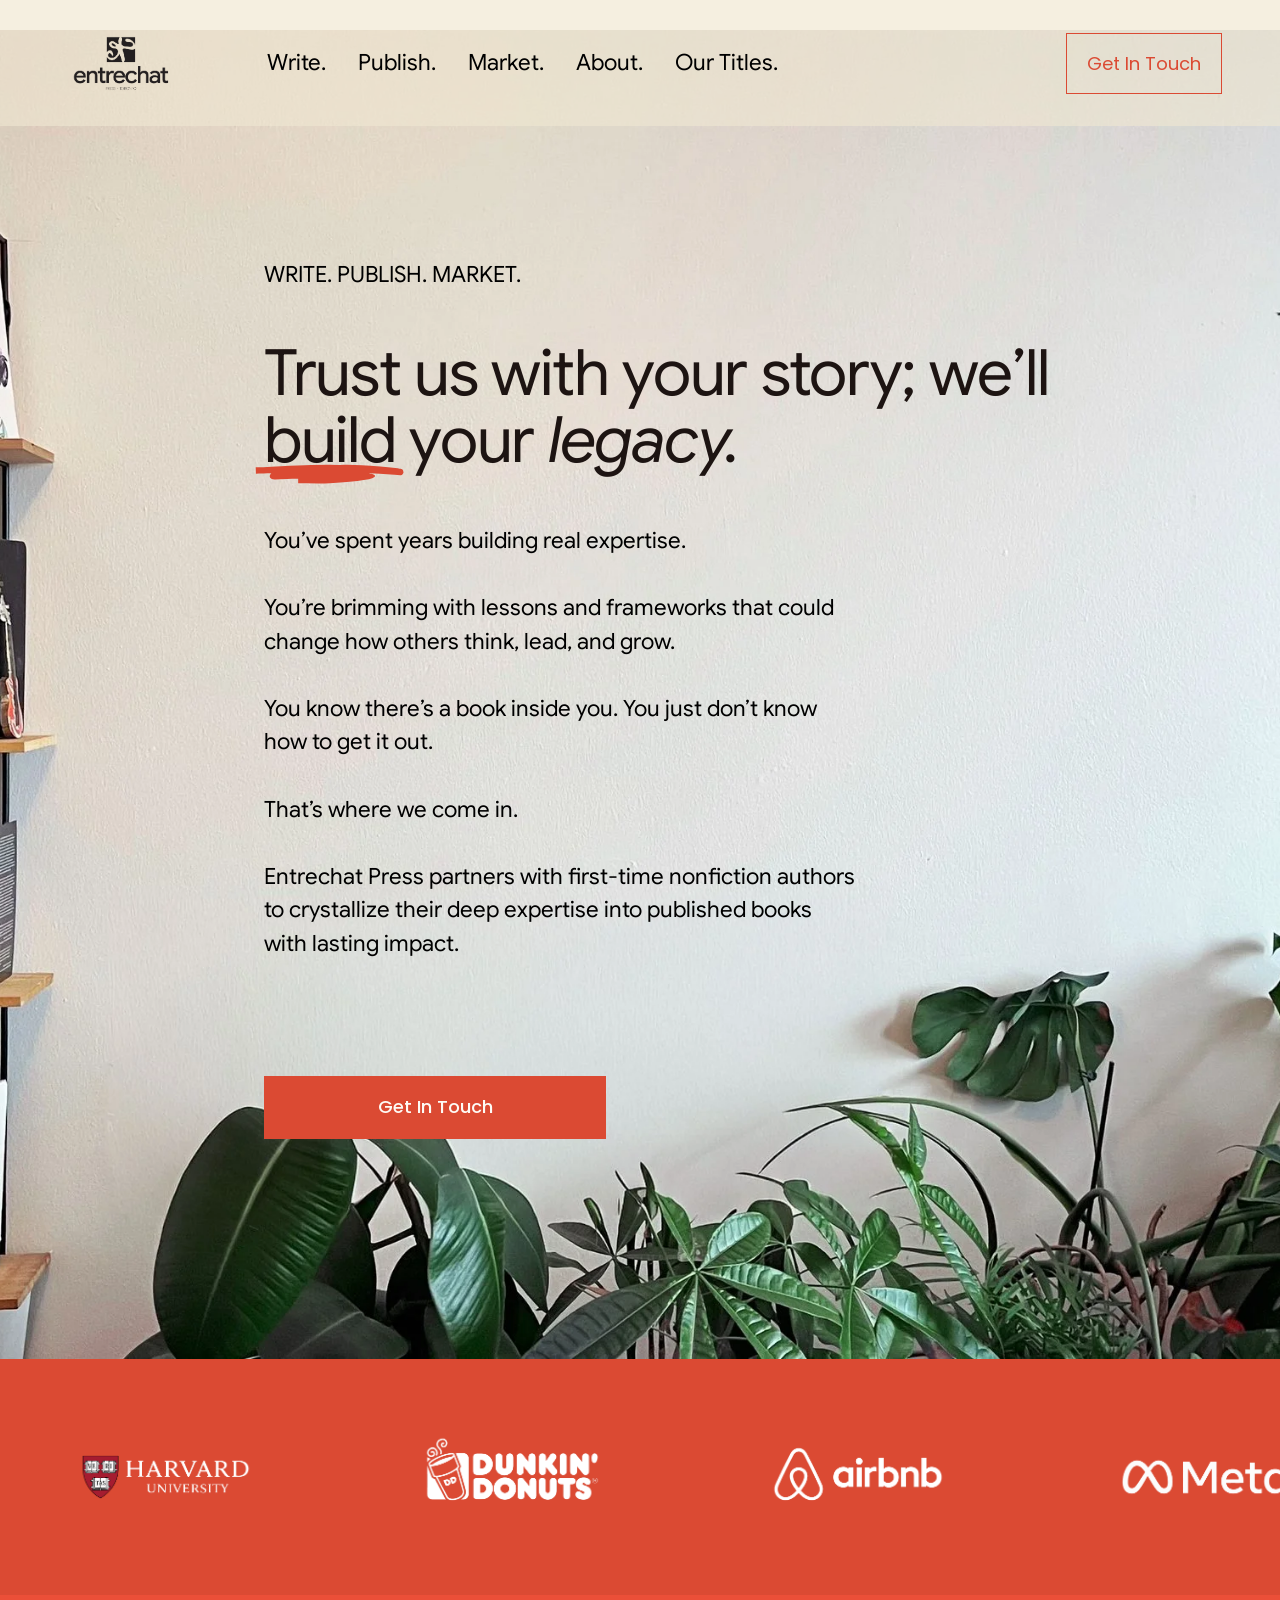
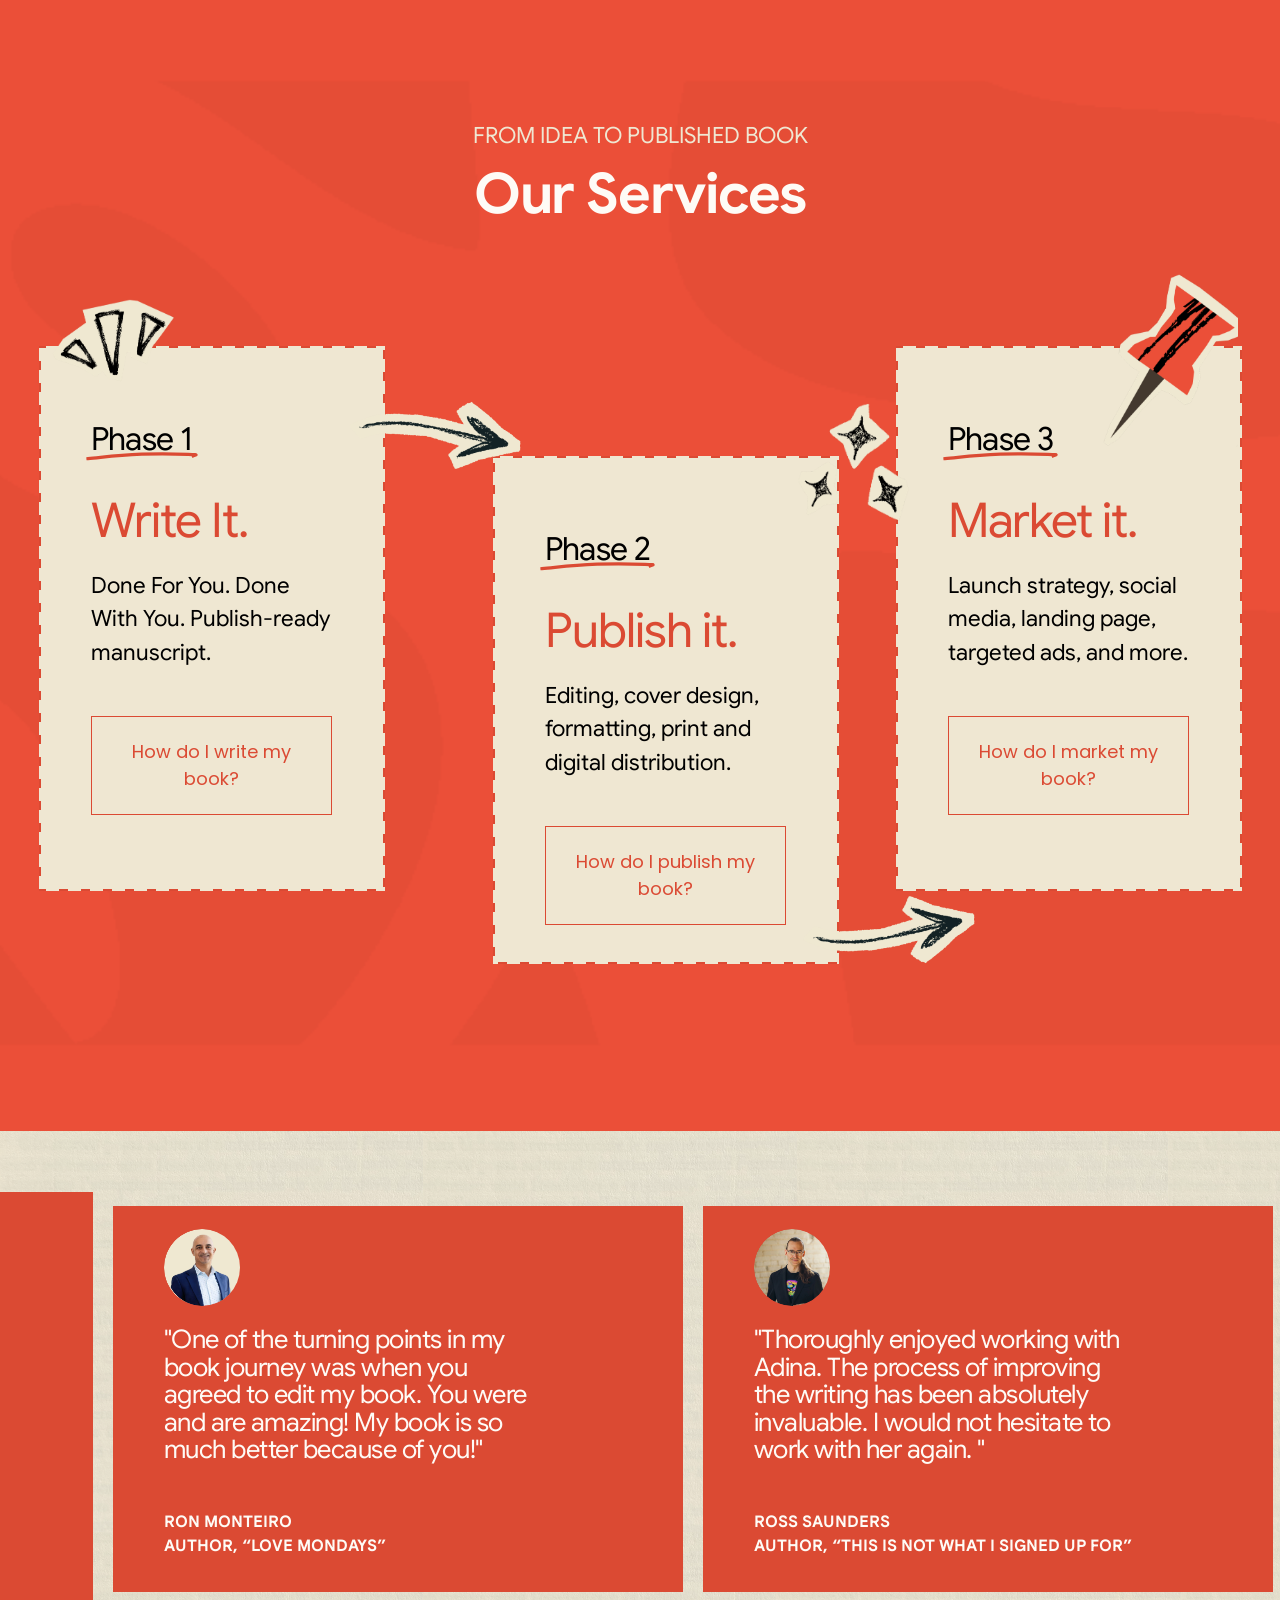
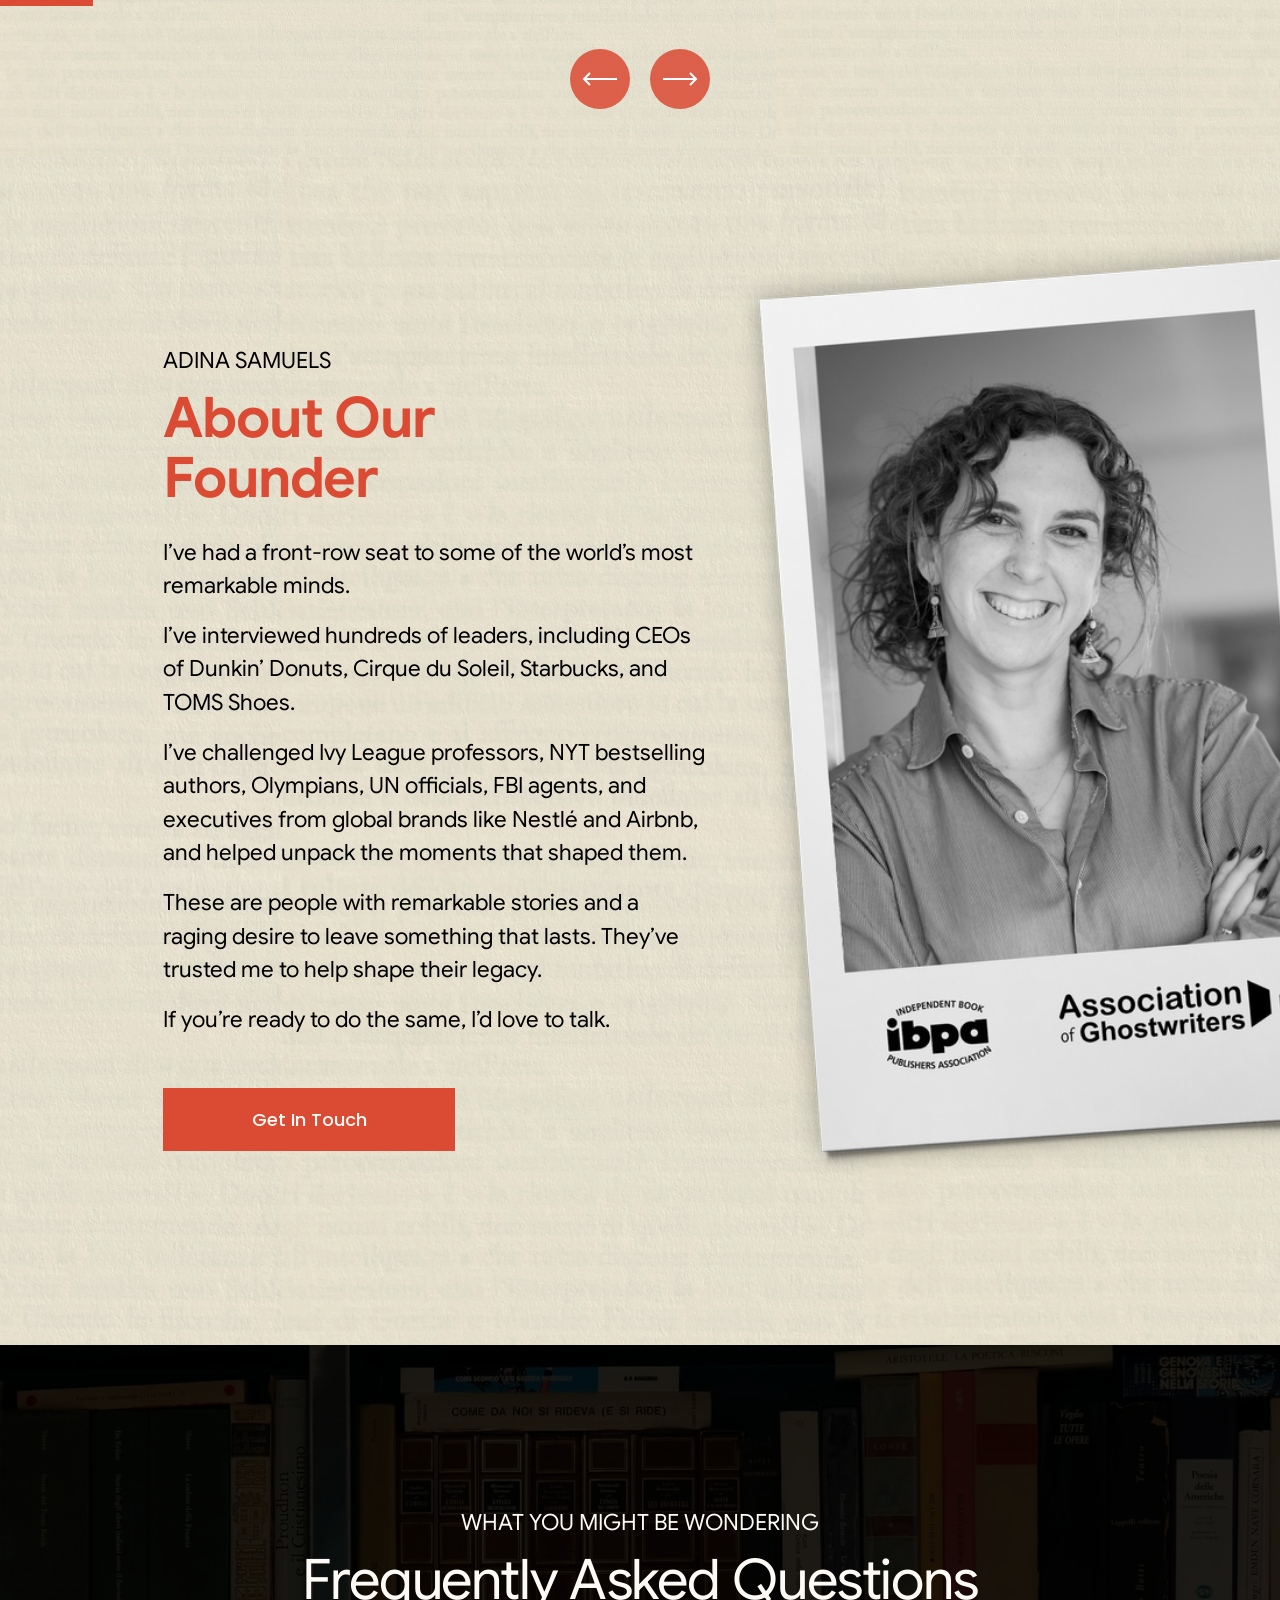
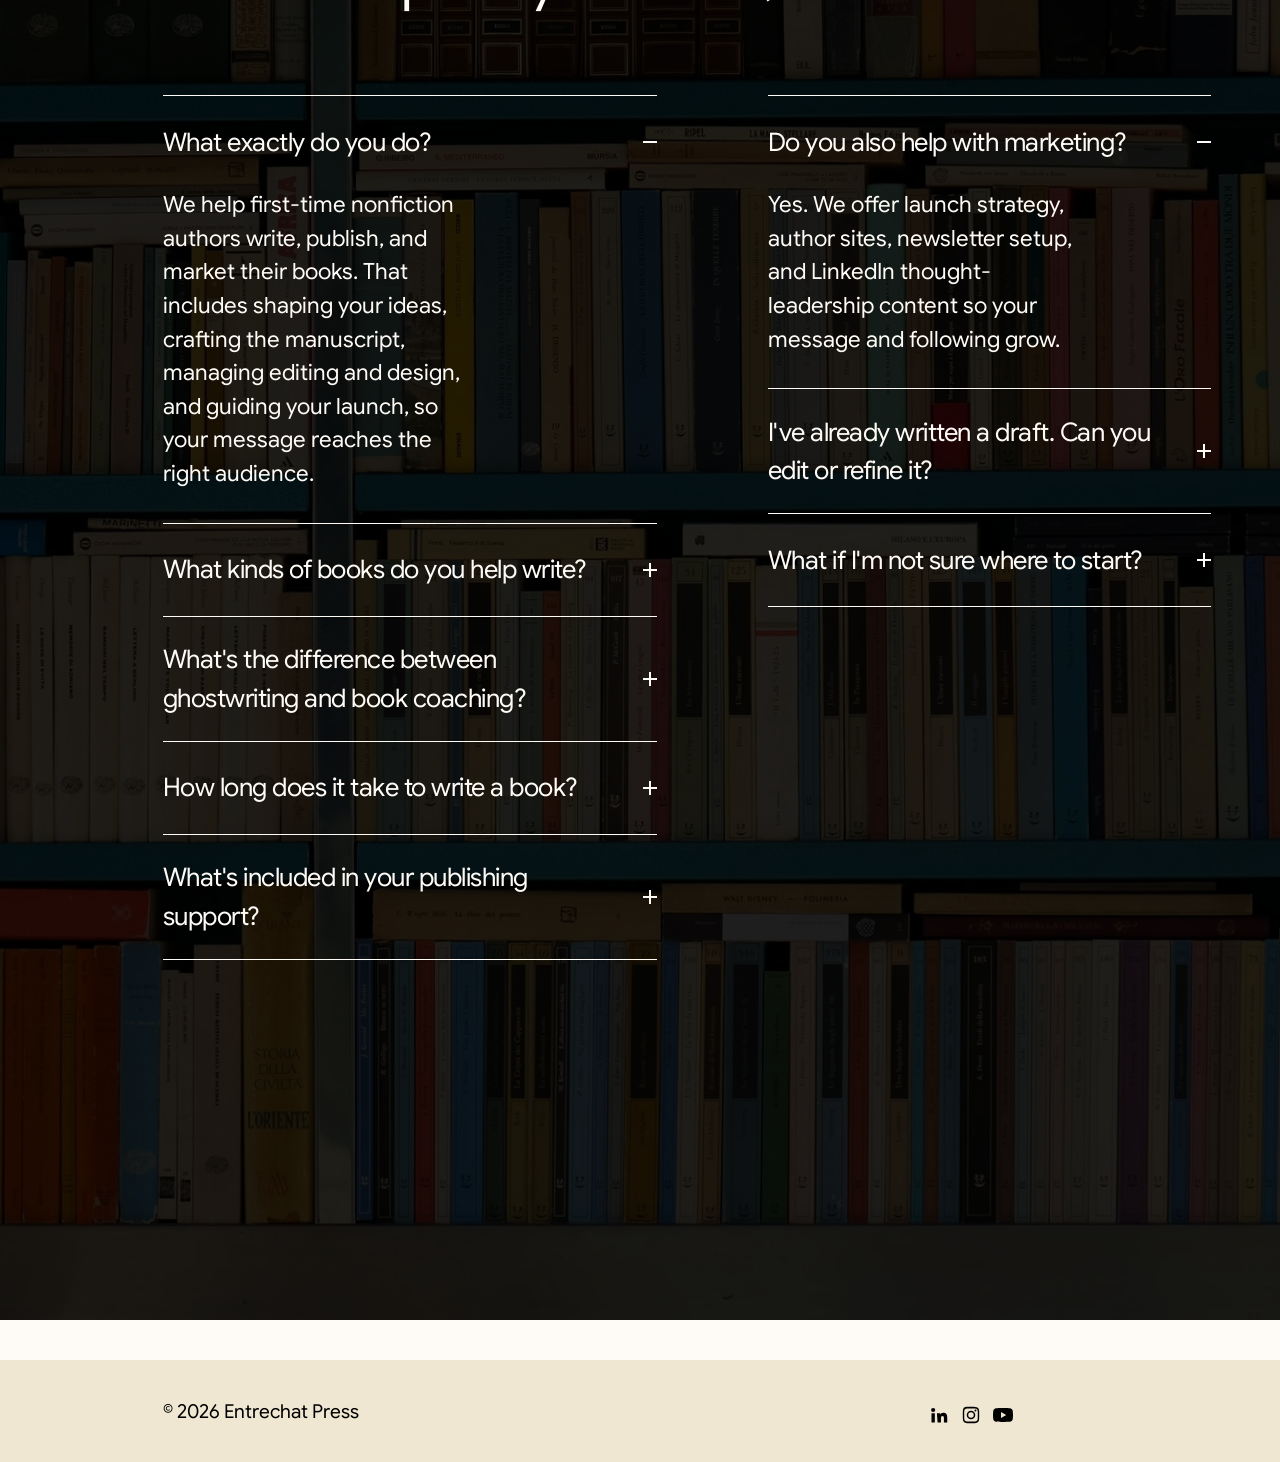
==== index.html @ d089e84f "Adina site update 2026-10-12 19:47" ====
<!doctype html>
<html lang="en-CA">
<head>
<meta charset="utf-8">
<meta name="viewport" content="width=device-width, initial-scale=1">
<title>Entrechat Press | Start Your Book Journey Today</title>
<meta name="description" content="Partner with Entrechat Publishing to write, publish, and market your nonfiction book. We help first-time authors create lasting legacies through expert guidance.">
<link rel="canonical" href="https://www.entrechatpress.com">
<meta property="og:site_name" content="Entrechat Press">
<meta property="og:title" content="Entrechat Press | Start Your Book Journey Today">
<meta property="og:url" content="https://www.entrechatpress.com">
<meta property="og:type" content="website">
<meta property="og:description" content="Partner with Entrechat Publishing to write, publish, and market your nonfiction book. We help first-time authors create lasting legacies through expert guidance.">
<meta property="og:image" content="https://www.entrechatpress.com/images/logo.png">
<meta name="twitter:card" content="summary">
<link rel="icon" href="images/logo.png">
<link rel="stylesheet" href="css/style.css?v=12">
</head>
<body>
<a class="skip" href="#page">Skip to Content</a>

<header class="site-header">
  <div class="inner">
    <a class="logo" href="index.html"><img src="images/logo.png" alt="Entrechat Press"></a>
    <nav>
      <a href="write.html">Write.</a>
      <a href="publish.html">Publish.</a>
      <a href="market.html">Market.</a>
      <a href="about.html">About.</a>
      <a href="our-books.html">Our Titles.</a>
    </nav>
    <a class="header-btn" href="contact.html">Get In Touch</a>
    <button class="menu-toggle" aria-label="Open menu">&#9776;</button>
  </div>
</header>

<main id="page">

  <section class="hero">
    <p class="eyebrow">Write. Publish. Market.</p>
    <h1>Trust us with your story; we’ll <span class="hl big">build<svg viewBox="0 0 100 100" preserveAspectRatio="none" aria-hidden="true"><path d="M 0,88 c 7.5,-0.45 35,-3.3 50,-3 c 15,0.3 48.5,5 50,5 c 1.5,0 -26.5,-5.75 -40,-5 c -13.5,0.75 -48.5,8.8 -50,10 c -1.5,1.2 29.5,-2 40,-2 c 10.5,0 30,0.95 30,2 c 0,1.05 -22.5,4.25 -30,5 c -7.5,0.75 -17,0 -20,0"/></svg></span> your <em>legacy.</em></h1>
    <div class="copy">
      <p>You’ve spent years building real expertise.</p>
      <p>You’re brimming with lessons and frameworks that could change how others think, lead, and grow.</p>
      <p>You know there’s a book inside you. You just don’t know how to get it out.</p>
      <p>That’s where we come in.</p>
      <p>Entrechat Press partners with first-time nonfiction authors to crystallize their deep expertise into published books with lasting impact.</p>
    </div>
    <a class="btn btn-solid" href="contact.html">Get In Touch</a>
  </section>

  <section class="logo-strip" aria-label="Organizations">
    <div class="logo-track">
      <img src="images/logos/logo-01.png" alt="Harvard University logo with black background, depicting a shield with open books and the words &quot;Veritas&quot; on them, and the words &quot;Harvard University&quot; next to it.">
      <img src="images/logos/logo-02.png" alt="Dunkin' Donuts logo">
      <img src="images/logos/logo-03.png" alt="White logo of Airbnb">
      <img src="images/logos/logo-04.png" alt="White Meta logo">
      <img src="images/logos/logo-05.png" alt="Whitw IBM Logo">
      <img src="images/logos/logo-06.png" alt="White L'Oréal Logo">
      <img src="images/logos/logo-07.png" alt="TOMS logo">
      <img src="images/logos/logo-08.png" alt="Nestlé logo">
      <img src="images/logos/logo-09.png" alt="Starbucks logo">
      <img src="images/logos/logo-10.png" alt="Google Logo">
      <img src="images/logos/logo-11.png" alt="Untitled (LinkedIn Post)-5.png">
      <img src="images/logos/logo-01.png" alt="" aria-hidden="true">
      <img src="images/logos/logo-02.png" alt="" aria-hidden="true">
      <img src="images/logos/logo-03.png" alt="" aria-hidden="true">
      <img src="images/logos/logo-04.png" alt="" aria-hidden="true">
      <img src="images/logos/logo-05.png" alt="" aria-hidden="true">
      <img src="images/logos/logo-06.png" alt="" aria-hidden="true">
      <img src="images/logos/logo-07.png" alt="" aria-hidden="true">
      <img src="images/logos/logo-08.png" alt="" aria-hidden="true">
      <img src="images/logos/logo-09.png" alt="" aria-hidden="true">
      <img src="images/logos/logo-10.png" alt="" aria-hidden="true">
      <img src="images/logos/logo-11.png" alt="" aria-hidden="true">
    </div>
  </section>

  <section class="services">
    <div class="intro">
      <p>From idea to published book</p>
      <h2>Our Services</h2>
    </div>
    <div class="stage">
      <img class="sticker triangles" src="images/stickers/sticker-a.png" alt="Three playing cards, each with a stylized black triangle design, laid out against a black background.">
      <img class="sticker arrow1" src="images/stickers/sticker-c.png" alt="Hand-drawn white arrow pointing to the right on a black background.">
      <img class="sticker stars" src="images/stickers/sticker-b.png" alt="Three white star-shaped cookies with black spiderweb designs on top, arranged on a black background.">
      <img class="sticker pin" src="images/stickers/sticker-d.png" alt="A cartoon illustration of a red pushpin with a black skull and crossbones symbol on it.">
      <img class="sticker arrow2" src="images/stickers/sticker-e.png" alt="White chalk arrow pointing to the right on black background">

      <div class="phase-card c1">
        <h4><span class="hl">Phase 1<svg viewBox="0 0 100 100" preserveAspectRatio="none" aria-hidden="true"><path d="M 0,99 c 12.5,-2.75 25,-8.5 50,-11 c 25,-2.5 38,0 50,1 c 2.4,0.2 -1.9,2.85 -2,3"/></svg></span></h4>
        <h3>Write It.</h3>
        <p>Done For You. Done With You. Publish-ready manuscript.</p>
        <a class="btn btn-outline" href="write.html">How do I write my book?</a>
      </div>
      <div class="phase-card c2">
        <h4><span class="hl">Phase 2<svg viewBox="0 0 100 100" preserveAspectRatio="none" aria-hidden="true"><path d="M 0,99 c 12.5,-2.75 25,-8.5 50,-11 c 25,-2.5 38,0 50,1 c 2.4,0.2 -1.9,2.85 -2,3"/></svg></span></h4>
        <h3>Publish it.</h3>
        <p>Editing, cover design, formatting, print and digital distribution.</p>
        <a class="btn btn-outline" href="publish.html">How do I publish my book?</a>
      </div>
      <div class="phase-card c3">
        <h4><span class="hl">Phase 3<svg viewBox="0 0 100 100" preserveAspectRatio="none" aria-hidden="true"><path d="M 0,99 c 12.5,-2.75 25,-8.5 50,-11 c 25,-2.5 38,0 50,1 c 2.4,0.2 -1.9,2.85 -2,3"/></svg></span></h4>
        <h3>Market it.</h3>
        <p>Launch strategy, social media, landing page, targeted ads, and more.</p>
        <a class="btn btn-outline" href="market.html">How do I market my book?</a>
      </div>
    </div>
  </section>

  <div class="paper-wrap">
    <section class="paper testimonials" aria-label="Testimonials">
      <div class="t-viewport">
        <div class="t-track">
          <figure class="t-card"><img src="images/testimonials/t11.png" alt=""><blockquote>"I figured out the hard way that going it alone didn’t work. Having an editor and coach like Adina helps set goals and keep you accountable. It certainly helped me."</blockquote><p class="who"><span>Bruce Dorris</span><span>Author</span></p></figure>
          <figure class="t-card"><img src="images/testimonials/t01.png" alt=""><blockquote>"One of the turning points in my book journey was when you agreed to edit my book. You were and are amazing! My book is so much better because of you!"</blockquote><p class="who"><span>Ron Monteiro</span><span>Author, “Love Mondays”</span></p></figure>
          <figure class="t-card"><img src="images/testimonials/t02.png" alt=""><blockquote>"Thoroughly enjoyed working with Adina. The process of improving the writing has been absolutely invaluable. I would not hesitate to work with her again. "</blockquote><p class="who"><span>Ross Saunders</span><span>Author, “This Is Not What I Signed Up For”</span></p></figure>
          <figure class="t-card"><img src="images/testimonials/t03.png" alt=""><blockquote>"Adina sets herself apart with her warm, irreverent, encouraging but disarmingly honest voice that dispenses with all pretence. "</blockquote><p class="who"><span>Orlando Da Silva</span><span>Author, “Thank God I Failed”</span></p></figure>
          <figure class="t-card"><img src="images/testimonials/t04.png" alt=""><blockquote>“Adina brought fresh insight to one of my books, completely transforming it. I’ve since hired her for multiple projects. She’s sharp, reliable, and always delivers.”</blockquote><p class="who"><span>Allen Azoulay</span><span>Author, “Sephardic Legacy Series”</span></p></figure>
          <figure class="t-card"><img src="images/testimonials/t05.png" alt=""><blockquote>“Adina’s genuine curiosity, exceptional research skills, and extraordinary ability to build strong rapport creates lively and engaging discussions that are the hallmark of her work.”</blockquote><p class="who"><span>Jared Lindzon</span><span>Author, “The Four Day Work Week”</span></p></figure>
          <figure class="t-card"><img src="images/testimonials/t06.png" alt=""><blockquote>"Adina immediately saw the vision for what I wanted to do with my book. She’s kind, professional, and so good at what she does. She’s my go-to, and I can’t wait to work with her again."</blockquote><p class="who"><span>Nadine Minott</span><span>Author, “Hubie: The Canadian Dream”</span></p></figure>
          <figure class="t-card"><img src="images/testimonials/t07.png" alt=""><blockquote>“Working with Adina was the greatest gift I could have given myself and my book. Adina helped me find my voice, and the courage to tell my story.”</blockquote><p class="who"><span>Natalie Shay</span><span>Author, “Food Is Not The Enemy”</span></p></figure>
          <figure class="t-card"><img src="images/testimonials/t08.png" alt=""><blockquote>"Adina brings clarity to messy ideas, creates momentum, and builds systems that truly moves a project forward."</blockquote><p class="who"><span>Raelynn Douglas</span><span>Author, “The Billion Dollar Blind Spot”</span></p></figure>
          <figure class="t-card"><img src="images/testimonials/t09.png" alt=""><blockquote>"Adina sees enough light to keep me moving, even when I don't see it myself. As a professional, she is great! As a person, even better!"</blockquote><p class="who"><span>Fred Volk</span><span>Author, “Before You Give Up”</span></p></figure>
          <figure class="t-card"><img src="images/testimonials/t10.png" alt=""><blockquote>"Adina is the book coach every aspiring author dreams of finding. She's like that perfect pillow - the one that cradles you just right and unlocks the deep rest you need to become the best version of yourself."</blockquote><p class="who"><span>Tamara Rebick</span><span>Author, “Respectful Disruption”</span></p></figure>
        </div>
      </div>
      <div class="t-nav">
        <button class="t-prev" aria-label="Previous"><svg width="36" height="14" viewBox="0 0 36 14" fill="none" stroke="#fff" stroke-width="2"><path d="M35 7H2M8 1L2 7l6 6"/></svg></button>
        <button class="t-next" aria-label="Next"><svg width="36" height="14" viewBox="0 0 36 14" fill="none" stroke="#fff" stroke-width="2"><path d="M1 7h33M28 1l6 6-6 6"/></svg></button>
      </div>
    </section>

    <section class="paper founder">
      <img class="art" src="images/founder-notebook.png" alt="Black and white portrait of a woman with curly hair, smiling, wearing earrings and a button-up shirt, on a page of a notebook with the logos of ibpa and Association of Ghostwriters.">
      <div class="text">
        <p class="eyebrow">Adina Samuels</p>
        <h2>About Our Founder</h2>
        <div class="body">
          <p>I’ve had a front-row seat to some of the world’s most remarkable minds.</p>
          <p>I’ve interviewed hundreds of leaders, including CEOs of Dunkin’ Donuts, Cirque du Soleil, Starbucks, and TOMS Shoes.</p>
          <p>I’ve challenged Ivy League professors, NYT bestselling authors, Olympians, UN officials, FBI agents, and executives from global brands like Nestlé and Airbnb, and helped unpack the moments that shaped them.</p>
          <p>These are people with remarkable stories and a raging desire to leave something that lasts. They’ve trusted me to help shape their legacy.</p>
          <p>If you’re ready to do the same, I’d love to talk.</p>
        </div>
        <a class="btn btn-solid" href="contact.html">Get In Touch</a>
      </div>
    </section>
  </div>

  <section class="faq">
    <div class="intro">
      <p>What you might be wondering</p>
      <h2>Frequently Asked Questions</h2>
    </div>
    <div class="cols">
      <div class="acc">
        <div class="acc-item open"><button aria-expanded="true">What exactly do you do?<span class="icon"></span></button><div class="answer"><p>We help first-time nonfiction authors write, publish, and market their books. That includes shaping your ideas, crafting the manuscript, managing editing and design, and guiding your launch, so your message reaches the right audience.</p></div></div>
        <div class="acc-item"><button aria-expanded="false">What kinds of books do you help write?<span class="icon"></span></button><div class="answer"><p>We specialize in nonfiction, particularly business, memoir, and thought-leadership books. Many of our clients are first-time authors who want to share their expertise or life story in a way that feels both strategic and personal.</p></div></div>
        <div class="acc-item"><button aria-expanded="false">What's the difference between ghostwriting and book coaching?<span class="icon"></span></button><div class="answer"><p>Ghostwriting means we handle the writing for you, based on in-depth interviews and research. Book coaching means we co-create by guiding you through the writing process, and providing structure, accountability, and editorial feedback while you write.</p></div></div>
        <div class="acc-item"><button aria-expanded="false">How long does it take to write a book?<span class="icon"></span></button><div class="answer"><p>Every project is different, but most ghostwriting and book coaching engagements take 6 months from interviews to completed manuscript. Tack on another month for publishing, and another for marketing.</p></div></div>
        <div class="acc-item"><button aria-expanded="false">What's included in your publishing support?<span class="icon"></span></button><div class="answer"><p>Adina Samuels Inc. owns Entrechat Press, an independent publisher designed for nonfiction authors who want creative control with professional support.<br><br>We manage every stage from editing, design, formatting, ISBNs, metadata, and distribution through Amazon, Ingram, and select print partners.<br><br>Authors retain all ownership of their work.</p></div></div>
      </div>
      <div class="acc">
        <div class="acc-item open"><button aria-expanded="true">Do you also help with marketing?<span class="icon"></span></button><div class="answer"><p>Yes. We offer launch strategy, author sites, newsletter setup, and LinkedIn thought-leadership content so your message and following grow.</p></div></div>
        <div class="acc-item"><button aria-expanded="false">I've already written a draft. Can you edit or refine it?<span class="icon"></span></button><div class="answer"><p>Absolutely. We offer developmental, line, and copy editing for existing manuscripts.</p></div></div>
        <div class="acc-item"><button aria-expanded="false">What if I'm not sure where to start?<span class="icon"></span></button><div class="answer"><p>Sign up for this Quickstart Course on beginning your book. Once complete, you'll be ready to talk to us.</p></div></div>
      </div>
    </div>
  </section>

</main>

<div class="spacer"></div>
<footer class="site-footer">
  <p>© 2026 Entrechat Press</p>
  <nav class="social" aria-label="Social">
    <a href="https://www.linkedin.com/in/adinasamuels/" target="_blank" rel="noopener" aria-label="LinkedIn"><svg viewBox="0 0 24 24"><path d="M4.98 3.5a2.5 2.5 0 1 1 0 5 2.5 2.5 0 0 1 0-5zM3 9.75h4v11.25H3zM9.5 9.75h3.8v1.6h.05c.53-1 1.83-2.05 3.77-2.05 4.03 0 4.78 2.65 4.78 6.1V21h-4v-5c0-1.2-.02-2.73-1.66-2.73-1.67 0-1.92 1.3-1.92 2.64V21h-4z"/></svg></a>
    <a href="https://www.instagram.com/adinasamuels/?hl=en" target="_blank" rel="noopener" aria-label="Instagram"><svg viewBox="0 0 24 24"><path d="M12 2.2c3.2 0 3.58 0 4.85.07 3.25.15 4.77 1.69 4.92 4.92.06 1.27.07 1.65.07 4.85s0 3.58-.07 4.85c-.15 3.23-1.66 4.77-4.92 4.92-1.27.06-1.65.07-4.85.07s-3.58 0-4.85-.07c-3.26-.15-4.77-1.7-4.92-4.92C2.17 15.58 2.16 15.2 2.16 12s0-3.58.07-4.85C2.38 3.92 3.9 2.38 7.15 2.23 8.42 2.17 8.8 2.16 12 2.16zm0 2c-3.15 0-3.5 0-4.74.07-2.2.1-3.22 1.14-3.32 3.32C3.88 8.83 3.87 9.2 3.87 12s0 3.17.07 4.41c.1 2.17 1.12 3.22 3.32 3.32 1.24.06 1.6.07 4.74.07s3.5 0 4.74-.07c2.2-.1 3.22-1.15 3.32-3.32.06-1.24.07-1.6.07-4.41s0-3.17-.07-4.41c-.1-2.18-1.13-3.22-3.32-3.32C15.5 4.2 15.15 4.2 12 4.2zm0 2.67a5.13 5.13 0 1 1 0 10.26 5.13 5.13 0 0 1 0-10.26zm0 1.8a3.33 3.33 0 1 0 0 6.66 3.33 3.33 0 0 0 0-6.66zm5.34-3.2a1.2 1.2 0 1 1 0 2.4 1.2 1.2 0 0 1 0-2.4z"/></svg></a>
    <a href="https://www.youtube.com/@adinasamuels" target="_blank" rel="noopener" aria-label="YouTube"><svg viewBox="0 0 24 24"><path d="M23.5 6.2a3 3 0 0 0-2.1-2.1C19.5 3.6 12 3.6 12 3.6s-7.5 0-9.4.5A3 3 0 0 0 .5 6.2 31.5 31.5 0 0 0 0 12a31.5 31.5 0 0 0 .5 5.8 3 3 0 0 0 2.1 2.1c1.9.5 9.4.5 9.4.5s7.5 0 9.4-.5a3 3 0 0 0 2.1-2.1A31.5 31.5 0 0 0 24 12a31.5 31.5 0 0 0-.5-5.8zM9.6 15.6V8.4l6.3 3.6z"/></svg></a>
  </nav>
</footer>

<script src="js/site.js"></script>
</body>
</html>
---- css/style.css ----
/* Entrechat Press - rebuilt from the Squarespace site (2026-10-12).
   Colours, fonts and spacing copied from the original theme. */

@font-face { font-family: "Google Sans"; src: url("../fonts/google-sans.woff2") format("woff2"); font-weight: 400 700; font-style: normal; font-display: swap; }
@font-face { font-family: "Google Sans"; src: url("../fonts/google-sans-italic.woff2") format("woff2"); font-weight: 400 700; font-style: italic; font-display: swap; }
@font-face { font-family: "Poppins"; src: url("../fonts/poppins-400.woff2") format("woff2"); font-weight: 400; font-display: swap; }
@font-face { font-family: "Poppins"; src: url("../fonts/poppins-500.woff2") format("woff2"); font-weight: 500 700; font-display: swap; }
@font-face { font-family: "Almarai"; src: url("../fonts/almarai-400.woff2") format("woff2"); font-weight: 400; font-display: swap; }

:root {
  --white: #FEFBF6;        /* hsl(40,82%,98%) */
  --cream: #EFE7D2;        /* lightAccent hsl(44,48%,88%) */
  --red: #DB4A33;          /* accent hsl(8,70%,53%) */
  --dark: #1D1412;         /* darkAccent */
  --black: #000;
  --text: #000;
  --sans: "Google Sans", Arial, sans-serif;
  --meta: "Poppins", Arial, sans-serif;
  --header-h: 126px;
}

* { box-sizing: border-box; }
html { scroll-behavior: smooth; }
body { margin: 0; background: var(--white); color: var(--text); font-family: var(--sans); font-size: 22.4px; line-height: 1.5; -webkit-font-smoothing: antialiased; }
img { max-width: 100%; display: block; }
a { color: inherit; }
figure { margin: 0; }
/* Squarespace bullets: a "•" in a 40px gutter, right-aligned 10px from the text */
main ul { list-style: none; padding-left: 40px; }
main ul > li::before { content: "•"; display: inline-block; box-sizing: border-box; width: 40px; margin-left: -40px; padding-right: 10px; text-align: right; }
h1, h2, h3, h4 { font-family: var(--sans); font-weight: 400; letter-spacing: -.02em; line-height: 1.2; margin: 0; }
h1 { line-height: 1.056; }
h2 { line-height: 1.08; }
h3 { line-height: 1.104; }
h4 { line-height: 1.152; }
p { margin: 0; }
main { overflow-x: clip; }
.skip { position: absolute; left: -9999px; }
.skip:focus { left: 10px; top: 10px; z-index: 100; background: #fff; padding: 8px; }

/* ---------- header ---------- */
.site-header { position: fixed; inset: 0 0 auto 0; height: var(--header-h); z-index: 50; background: rgba(239, 231, 210, .62); }
.site-header .inner { height: 100%; display: flex; align-items: center; padding: 0 57.6px; }
.site-header .logo img { width: 123px; height: 123px; }
.site-header nav { display: flex; gap: 32px; margin-left: 86px; }
.site-header nav a { text-decoration: none; font-size: 22.4px; color: var(--black); }
.site-header nav a:hover, .site-header nav a.active { text-decoration: underline; text-underline-offset: 6px; }
.header-btn { margin-left: auto; display: inline-flex; align-items: center; justify-content: center; width: 156px; height: 61px; border: 1px solid var(--red); color: var(--red); text-decoration: none; font-family: var(--meta); font-size: 18px; }
.header-btn:hover { background: var(--red); color: #fff; }
.menu-toggle { display: none; }

/* ---------- buttons ---------- */
.btn { display: inline-flex; align-items: center; justify-content: center; text-align: center; text-decoration: none; font-family: var(--meta); font-weight: 500; font-size: 18px; line-height: 1.2; }
.btn-solid { background: var(--red); color: var(--white); height: 62px; padding: 0 1.3rem; }
.btn-solid:hover { background: #c43d28; }
.btn-outline { border: 1px solid var(--red); color: var(--red); padding: 1rem 1.3rem; line-height: 1.5; font-weight: 400; }
.btn-outline:hover { background: var(--red); color: #fff; }

/* hand-drawn red underline = Squarespace text highlight: one path scaled over the
   word's content box (1.25em tall), stroke 0.1em that does not scale with the box */
.hl { position: relative; }
.hl svg { position: absolute; left: -.08em; top: 0; width: calc(100% + .15em); height: 100%; overflow: visible; fill: none; stroke: var(--red); stroke-width: .1em; stroke-linecap: square; stroke-linejoin: bevel; pointer-events: none; }
.hl svg path { vector-effect: non-scaling-stroke; }

/* ---------- home: hero ---------- */
.hero { position: relative; margin-top: 30px; min-height: 1329px; background: url("../images/hero.jpg") center / cover no-repeat; padding: 228px 0 0 264px; }
.hero .eyebrow { text-transform: uppercase; }
.hero h1 { font-size: 64px; margin-top: 48px; max-width: 820px; color: var(--dark); }
.hero h1 em { font-style: italic; color: var(--dark); }
.hero .copy { max-width: 594px; margin-top: 49px; }
.hero .copy p + p { margin-top: 33.6px; }
.hero .btn-solid { width: 342px; height: 63px; margin-top: 115px; }

/* ---------- home: logo strip ---------- */
.logo-strip { background: var(--red); height: 236px; overflow: hidden; display: flex; align-items: center; }
.logo-track { display: flex; width: max-content; animation: slideshow 300s linear infinite; }
.logo-track img { width: 327px; height: 180px; object-fit: contain; margin-right: 20px; flex: 0 0 auto; }
@keyframes slideshow { from { transform: translateX(0); } to { transform: translateX(-50%); } }

/* ---------- home: services ---------- */
.services { position: relative; height: 1136px; background: #E9503A url("../images/services-bg.png") center / cover no-repeat; }
.services .intro { text-align: center; padding-top: 124px; color: var(--cream); }
.services .intro p { text-transform: uppercase; }
.services .intro h2 { font-size: 56px; color: var(--white); font-weight: 700; margin-top: 11px; }
.services .stage { position: absolute; top: 0; bottom: 0; left: 50%; width: 1425px; margin-left: -712.5px; }
.phase-card { position: absolute; width: 342px; padding: 73px 50px 0; }
/* Squarespace shape block: cream rect with a 2px red stroke, dash 5 / gap 17, centred on the edge */
.dash-box { z-index: 0; }
.phase-card::before, .dash-box::before { content: ""; position: absolute; inset: -2px; z-index: -1; background: url("data:image/svg+xml,%3Csvg xmlns='http://www.w3.org/2000/svg' width='100%25' height='100%25'%3E%3Crect width='100%25' height='100%25' fill='%23EFE7D2' stroke='%23DB4A33' stroke-width='4' stroke-dasharray='5 17' stroke-linecap='square'/%3E%3C/svg%3E"); }
.phase-card { z-index: 0; }
.phase-card.c1 { left: 113px; top: 353px; height: 541px; }
.phase-card.c2 { left: 567px; top: 463px; height: 504px; }
.phase-card.c3 { left: 970px; top: 353px; height: 541px; }
.phase-card h4 { font-size: 32px; color: var(--black); }
.phase-card h3 { font-size: 48px; color: var(--red); margin-top: 37px; }
.phase-card p { margin-top: 21px; }
.phase-card .btn-outline { width: 241px; min-height: 99px; margin-top: 46px; }
.sticker { position: absolute; z-index: 2; pointer-events: none; object-fit: contain; }
.sticker.triangles { left: 113px; top: 304px; width: 140px; height: 87px; }
.sticker.arrow1 { left: 415px; top: 374px; width: 191px; height: 130px; }
.sticker.stars { left: 869px; top: 403px; width: 140px; height: 147px; }
.sticker.pin { left: 1174px; top: 279px; width: 137px; height: 173px; }
.sticker.arrow2 { left: 869px; top: 871px; width: 191px; height: 130px; }

/* ---------- home: testimonials + founder (paper) ---------- */
.paper-wrap { overflow: hidden; }
.paper { background: var(--cream) url("../images/paper-texture.png") center / cover no-repeat; overflow: hidden; }
.write-paper { background-image: linear-gradient(rgba(254, 251, 246, .27), rgba(254, 251, 246, .27)), url("../images/paper-texture.png"); }
.write-process { background-image: linear-gradient(rgba(254, 251, 246, .3), rgba(254, 251, 246, .3)), url("../images/paper-texture.png"); }
.testimonials { height: 626px; padding: 75px 0 0; }
.t-viewport { overflow: visible; }
.t-track { display: flex; align-items: center; height: 386px; gap: 20px; transform: translateX(-477px); }
.t-track.animating { transition: transform .6s ease; }
.t-card { flex: 0 0 570px; background: var(--red); color: var(--white); padding: 23px 51px 34px; }
.t-card img { width: 76px; height: 77px; border-radius: 50%; object-fit: cover; }
.t-card blockquote { margin: 20px 0 0; font-size: 25.6px; line-height: 1.08; letter-spacing: -.02em; max-width: 380px; }
.t-card .who { margin-top: 46px; font-family: var(--sans); font-weight: 700; font-size: 16px; line-height: 1.5; text-transform: uppercase; }
.t-card .who span { display: block; }
.t-nav { display: flex; justify-content: center; gap: 20px; margin-top: 57px; }
.t-nav button { width: 60px; height: 60px; border-radius: 50%; border: 0; background: rgba(219, 74, 51, .85); color: #fff; cursor: pointer; display: grid; place-items: center; }
.t-nav button:hover { background: var(--red); }

.founder { position: relative; height: 1188px; padding: 187px 0 0 163px; }
.founder .art { position: absolute; top: 47px; left: calc(50% - 185.5px); width: 1747px; max-width: none; clip-path: inset(0 0 0 241px); }
.founder .text { position: relative; z-index: 1; max-width: 544px; }
.founder .eyebrow { text-transform: uppercase; }
.founder h2 { width: 494px; font-size: 56px; font-weight: 700; color: var(--red); margin-top: 10px; }
.founder .body { margin-top: 27px; }
.founder .body p + p { margin-top: 16px; }
.founder .btn-solid { width: 292px; height: 63px; margin-top: 52px; }

/* ---------- home: FAQ ---------- */
.faq { position: relative; height: 1575px; background: #111 url("../images/bookshelf.jpg") center / cover no-repeat; color: var(--white); padding: 161px 0 0; }
.faq::before { content: ""; position: absolute; inset: 0; background: rgba(0, 0, 0, .85); }
.faq > * { position: relative; }
.faq .intro { text-align: center; }
.faq .intro p { text-transform: uppercase; }
.faq .intro h2 { font-size: 56px; margin-top: 10px; }
.faq .cols { display: grid; grid-template-columns: 494px 443px; justify-content: start; padding-left: 163px; column-gap: 111px; margin-top: 85px; align-items: start; }
.acc { border-bottom: 1px solid var(--white); }
.acc-item { border-top: 1px solid var(--white); }
.acc-item button { all: unset; box-sizing: border-box; cursor: pointer; width: 100%; display: flex; justify-content: space-between; align-items: center; gap: 24px; min-height: 92px; padding: 23.6px 0; font-size: 25.6px; line-height: 1.5; letter-spacing: -.02em; }
.acc-item button .icon { flex: 0 0 14px; height: 14px; position: relative; }
.acc-item button .icon::before, .acc-item button .icon::after { content: ""; position: absolute; left: 0; right: 0; top: 6px; height: 2px; background: var(--white); }
.acc-item button .icon::after { transform: rotate(90deg); transition: transform .2s; }
.acc-item.open button .icon::after { transform: rotate(0); }
.acc-item .answer { display: none; padding: 0 0 32px; max-width: 300px; line-height: 1.5; }
.faq .acc + .acc .answer { max-width: 310px; }
.acc-item.open .answer { display: block; }
.acc-item button:focus-visible { outline: 2px solid #fff; outline-offset: 4px; }

/* ---------- footer ---------- */
.spacer { height: 40px; background: var(--white); }
.site-footer { background: var(--cream); height: 102px; display: flex; align-items: center; justify-content: space-between; padding: 0 267px 0 163px; }
.site-footer p { font-size: 19.2px; }
.site-footer .social { display: flex; gap: 12px; }
.site-footer .social a { width: 20px; height: 20px; display: block; }
.site-footer .social svg { width: 20px; height: 20px; fill: #000; }

/* ---------- inner pages: shared ---------- */
.stage { position: relative; width: 1425px; margin: 0 auto; height: 100%; }
.abs { position: absolute; }
.page-hero { position: relative; height: 725px; background: #333 center / cover no-repeat; color: var(--white); padding: 210px 0 0 163px; }
.page-hero::before { content: ""; position: absolute; inset: 0; background: rgba(0, 0, 0, .54); }
.page-hero > * { position: relative; }
.page-hero h1 { font-size: 64px; }
.page-hero p { max-width: 342px; margin-top: 43px; }
.page-hero .btn-solid { width: 241px; height: 63px; margin-top: 43px; }
.eyebrow-c { font-size: 22px; text-transform: uppercase; text-align: center; }
.h2-red { font-size: 56px; font-weight: 700; color: var(--red); line-height: 1.07; }
.dashed-card { border: 2px dashed var(--red); background: rgba(239, 231, 210, .6); padding: 80px 51px 0; }
.dashed-card h4 { font-size: 32px; }
.dashed-card h3 { font-size: 32px; line-height: 1.15; margin-top: 40px; }
.dashed-card p { margin-top: 40px; line-height: 1.53; }

/* form band (Zoho form) */
.form-band { height: 924px; background: #E9503A url("../images/services-bg.png") center / cover no-repeat; }
.form-band .note { left: 113px; top: 172px; width: 544px; height: 544px; object-fit: contain; }
.form-band .note-text { left: 213px; top: 312px; width: 342px; text-align: center; }
.form-band .note-text h4 { font-size: 32px; font-weight: 700; color: var(--red); }
.form-band .note-text p { width: 241px; margin: 24px auto 0; font-size: 19.2px; color: var(--dark); }
.form-band .form { left: 768px; top: 172px; width: 544px; }
.form-band iframe { display: block; border: 0; width: 539px; max-width: 100%; height: 533px; }
/* write page: measured against the original at 1425px */
.form-band.write { height: 769px; }
.form-band.write .note { left: 104px; top: 95px; width: 556px; height: 556px; }
.form-band.write .note-text { left: 206px; top: 236px; }
.form-band.write .note-text h4 { line-height: 1.12; }
.form-band.write .note-text p { line-height: 1.5; }
.form-band.write .form { left: 761px; top: 96px; }

/* ---------- write page ---------- */
.paths { background: var(--red); height: 1387px; color: var(--white); text-align: center; padding-top: 74px; }
.paths .mark { width: 173px; height: 173px; object-fit: contain; margin: 0 auto; }
.paths h2 { font-size: 56px; font-weight: 700; margin-top: -26px; }
.paths .lead { max-width: 897px; margin: 50px auto 0; }
.path-cards { display: grid; grid-template-columns: repeat(3, 342px); column-gap: 62px; justify-content: start; padding-left: 163px; margin-top: 105px; text-align: left; }
.path-card { background: linear-gradient(transparent 196px, #C53B26 196px); height: 700px; }
.path-card .top { height: 271px; background: url("../images/torn-paper-2.png") top center / 100% 100% no-repeat; text-align: center; padding-top: 27px; color: var(--dark); }
.path-card:first-child .top { background-image: url("../images/torn-paper-1.png"); }
.path-card .top h4 { font-size: 32px; font-weight: 700; margin-top: 25px; }
.path-card .body { padding: 36px 50px 0; font-size: 19.2px; line-height: 1.5; }
.path-card .body p + p { margin-top: 16px; }
.btn-cream { background: var(--white); color: var(--red); width: 292px; height: 63px; margin-top: 48px; }
.btn-cream:hover { background: #fff; }

.write-paper { height: 836px; }
.write-paper .blueprint { left: 264px; top: 184px; width: 494px; }
.write-paper .blueprint .eyebrow { text-transform: uppercase; }
.write-paper .blueprint h2 { width: 443px; margin-top: 11px; }
.write-paper .blueprint .boat { margin-top: 18px; color: var(--dark); }
.write-paper .blueprint .start { margin-top: 17px; }
.write-paper .blueprint ul { padding: 0 0 0 40px; margin: 22px 0 0; }
.write-paper .blueprint li { margin-bottom: 11.3px; }
.write-paper .pen { left: 869px; top: 111px; width: 556px; height: 688px; object-fit: cover; }
.write-process { height: 1062px; }
.write-process .process-head { left: 516px; top: 95px; text-align: left; }
.write-process .process-head .eyebrow { text-transform: uppercase; }
.write-process .process-head h2 { margin-top: 3px; }
.proc-card { padding: 73px 50px 0; }
.proc-card h4 { font-size: 32px; }
.proc-card h3 { width: 191px; font-size: 32px; line-height: 1.152; letter-spacing: -.02em; margin-top: 37px; }
.proc-card h3.narrow { width: 142px; }
.proc-card p { width: 191px; margin-top: 36px; }

/* ---------- publish page ---------- */
.pub-hero { height: 872px; padding: 212px 0 0 113px; }
.pub-hero::before { background: rgba(0, 0, 0, .56); }
.pub-hero h1 { font-size: 56px; line-height: 1.08; }
.pub-hero p { max-width: 443px; margin-top: 12px; }
.pub-hero p + p { margin-top: 16px; }
.pub-hero .btn-solid { margin-top: 47px; }

.pub-process { height: 1541px; background-image: linear-gradient(rgba(254, 251, 246, .3), rgba(254, 251, 246, .3)), url("../images/paper-texture.png"); }
.pub-process .process-head { left: 0; right: 0; top: 124px; text-align: center; }
.pub-process .process-head .eyebrow-c { font-size: inherit; }
.pub-process .process-head h2 { margin-top: 11px; }
.pub-card { left: 163px; width: 1099px; height: 247px; }
.dash-box.thick::before { background: url("data:image/svg+xml,%3Csvg xmlns='http://www.w3.org/2000/svg' width='100%25' height='100%25'%3E%3Crect width='100%25' height='100%25' fill='%23EFE7D2' stroke='%23DB4A33' stroke-width='6' stroke-dasharray='5 18' stroke-linecap='square'/%3E%3C/svg%3E"); inset: -3px; }
.pub-card > * { position: absolute; }
.pub-card .phase { left: 101px; top: 37px; font-size: 25.6px; }
.pub-card h4 { left: 101px; top: 110px; width: 191px; font-size: 32px; }
.pub-card .text { left: 404px; top: 37px; width: 645px; }
.pub-note { left: 314px; top: 1310px; width: 847px; font-size: 19.2px; }
.pub-process .sticker { z-index: 2; }

.pub-dark { height: 930px; background: #121820 url("../images/typewriter-still.jpg") center / cover no-repeat; color: var(--white); }
.pub-dark .lead { left: 113px; top: 121px; width: 494px; font-size: 32px; }
.pub-dark .body { left: 113px; top: 378px; width: 443px; }
.pub-dark .body p + p { margin-top: 16px; }

.pub-own { height: 1173px; background-image: linear-gradient(rgba(254, 251, 246, .3), rgba(254, 251, 246, .3)), url("../images/paper-texture.png"); }
.pub-own .own-text { left: 113px; top: 161px; width: 594px; }
.pub-own .eyebrow { text-transform: uppercase; }
.pub-own h2 { width: 544px; margin-top: 11px; }
.pub-own .acc { margin-top: 50px; }
.pub-own .own-img { left: 869px; top: 95px; width: 556px; height: 872px; object-fit: cover; }
.pub-own .own-btn { left: 113px; top: 1015px; width: 241px; height: 63px; }
.acc.dark { border-bottom-color: var(--black); }
.acc.dark .acc-item { border-top-color: var(--black); }
.acc.dark .acc-item button { min-height: 0; font-size: 32px; line-height: 40px; padding: 15px 0; }
.acc.dark .acc-item button .icon::before, .acc.dark .acc-item button .icon::after { background: var(--black); height: 1px; }
.acc.dark .acc-item button:focus-visible { outline-color: var(--black); }
.acc.dark .acc-item .answer { max-width: none; font-size: 19.2px; line-height: 1.5; padding: 16px 0 47px; }
.acc .answer p + p, .acc .answer ul + p { margin-top: 16px; }
.acc .answer ul { margin: 16px 0 0; padding-left: 40px; }

.faq.pub-faq { height: 805px; padding: 95px 0 0; }
.faq.pub-faq .intro h2 { font-size: 48px; line-height: 1.104; letter-spacing: -.02em; margin-top: 0; }
.faq.pub-faq .cols { grid-template-columns: 443px 544px; column-gap: 112px; margin-top: 154px; }
.faq.pub-faq .acc-item button { min-height: 92px; padding: 30px 0; line-height: 1.25; }
.form-band.plain { height: 1430px; background: var(--red); }
.form-band.plain .note { top: 169px; height: 504px; object-fit: cover; }
.form-band.plain .note-text { top: 292px; }
.form-band.plain .form { left: 718px; top: 169px; width: 594px; }
.form-band.plain iframe { width: 594px; height: 578px; }

/* ---------- market page ---------- */
.mkt-hero { height: 946px; padding: 300px 0 0 113px; }
.mkt-hero::before { background: rgba(0, 0, 0, .66); }
.mkt-hero p { max-width: 393px; margin-top: 26px; }
.mkt-hero .btn-solid { margin-top: 50px; }

.mkt-intro { height: 841px; background: var(--cream) center / cover no-repeat; background-image: linear-gradient(rgba(254, 251, 246, .15), rgba(254, 251, 246, .15)), url("../images/market-bg-1.png"); }
.mkt-intro .big { left: 113px; top: 95px; width: 897px; font-size: 48px; font-weight: 700; color: var(--red); line-height: 1.104; }
.mkt-intro .left { left: 113px; top: 316px; width: 494px; }
.mkt-intro .left p + p { margin-top: 16px; }
.mkt-intro .right-lead { left: 718px; top: 316px; width: 494px; }
.mkt-intro .believe { left: 768px; top: 411px; width: 443px; margin: 0; padding-left: 40px; }
.mkt-intro .believe li { margin-bottom: 11.1px; }
.mkt-intro .asset { left: 718px; top: 647px; width: 594px; }

.mkt-focus { height: 1186px; background: #EEE4CF center / cover no-repeat; background-image: linear-gradient(rgba(239, 231, 210, .3), rgba(239, 231, 210, .3)), url("../images/market-bg-2.png"); }
.mkt-focus .process-head { left: 0; right: 0; top: 121px; text-align: center; }
.mkt-focus .process-head .eyebrow-c { font-size: inherit; }
.mkt-focus .process-head h2 { margin-top: 3px; }
.focus-card { left: 264px; width: 897px; height: 136px; }
.focus-card h3 { position: absolute; left: 101px; top: 36.5px; font-size: 48px; line-height: 1.104; }
.focus-card.first h3 { top: 45.5px; }
.focus-card h4 { position: absolute; left: 252px; top: 50px; font-size: 32px; }

.mkt-options { height: 1902px; background: var(--red); color: var(--white); text-align: center; padding: 74px 0 0; }
.mkt-options .mark { width: 247px; height: 247px; object-fit: contain; margin: 0 auto; }
.mkt-options h2 { font-size: 56px; font-weight: 700; margin-top: -63px; }
.mkt-options .lead { max-width: 847px; margin: 12.5px 0 0 314px; }
.opt-cards { display: grid; grid-template-columns: repeat(3, 342px); column-gap: 62px; justify-content: start; padding-left: 163px; margin-top: 124px; text-align: left; }
.opt-card { height: 1197px; background: linear-gradient(transparent 30px, #C53B26 30px); }
.opt-card.late { background: linear-gradient(transparent 67px, #C53B26 67px); }
.opt-card .top { height: 271px; background: center top / 100% 100% no-repeat; padding: 22px 50px 0; }
.opt-card .top p { color: var(--red); }
.opt-card .top h4 { color: var(--dark); font-size: 32px; font-weight: 700; margin-top: 11px; }
.opt-card:first-child .top h4 { margin-top: 24px; }
.opt-card .body { padding: 17px 50px 0; font-size: 19.2px; line-height: 1.5; }
.opt-card .body p + p { margin-top: 16px; }
.opt-card .body ul { margin: 22px 0 0; padding-left: 40px; }
.opt-card .body li { margin-bottom: 10px; }
.btn-cream.wide { width: 393px; margin-top: 47px; }

.mkt-fit { height: 872px; }
.mkt-fit .fit-text { left: 264px; top: 161px; width: 494px; }
.mkt-fit .eyebrow { text-transform: uppercase; }
.mkt-fit h2 { width: 342px; margin-top: 51px; }
.mkt-fit .intro { font-size: 25.6px; margin-top: 39px; line-height: 1.5; }
.mkt-fit ul { margin: 22px 0 0; padding-left: 40px; }
.mkt-fit li { margin-bottom: 11px; }
.mkt-fit li:last-child { margin-bottom: 0; }
.mkt-fit ul + p { margin-top: 22px; }
.mkt-fit .fit-img { left: 1071px; top: 110px; width: 354px; height: 651px; object-fit: cover; object-position: 47.2% 32%; }
.form-band.mkt { height: 878px; }
.form-band.mkt .note { top: 168px; height: 578px; object-fit: cover; }
.form-band.mkt .note-text { top: 315px; }
.form-band.mkt .note-text p { margin-top: 37px; }
.form-band.mkt .form { left: 718px; top: 168px; width: 594px; }
.form-band.mkt iframe { width: 594px; height: 578px; }

/* ---------- about page ---------- */
.about-hero { height: 696px; padding: 509px 0 0 113px; }
.about-hero::before { background: rgba(0, 0, 0, .49); }
.about-hero h1 { max-width: 948px; }

.about-bio { height: 804px; background-image: url("../images/about-bg-1.png"); }
.about-bio .portrait { left: 213px; top: 95px; width: 443px; height: 615px; object-fit: cover; }
.about-bio .bio { left: 768px; top: 168px; width: 544px; font-size: 25.6px; line-height: 1.5; }
.about-bio .bio p + p { margin-top: 16px; }

.about-diff { height: 975px; background: var(--cream); padding: 80px 0 0; }
.about-diff .eyebrow-c { font-size: inherit; }
.about-diff h2 { font-size: 56px; color: var(--red); text-align: center; margin-top: 30px; }
.diff-cols { display: grid; grid-template-columns: repeat(3, 292px); column-gap: 112px; justify-content: start; padding-left: 163px; margin-top: 68px; }
.diff-cols h4 { font-size: 32px; min-height: 74px; color: var(--dark); }
.diff-cols p { margin-top: 37px; }
.diff-cols p + p { margin-top: 15px; }

.about-serve { height: 1172px; background: linear-gradient(rgba(29, 20, 18, .62), rgba(29, 20, 18, .62)), #1D1412 url("../images/about-pen-still.jpg") center / cover no-repeat; color: var(--white); }
.about-serve .col { top: 132px; }
.about-serve .left { left: 213px; width: 393px; }
.about-serve .right { left: 768px; width: 443px; }
.about-serve .right .eyebrow { width: 494px; }
.about-serve .eyebrow { text-transform: uppercase; }
.about-serve h3 { font-size: 48px; line-height: 1.104; margin-top: 39px; width: 292px; }
.about-serve .left h3 { width: 393px; }
.about-serve .body { margin-top: 78px; }
.about-serve .body p + p { margin-top: 16px; }
.about-serve .body ol + p, .about-serve .body ul + p { margin-top: 22px; }
.about-serve ol, .about-serve ul { margin: 23px 0 0; padding-left: 40px; list-style: none; }
.about-serve ol { counter-reset: rte-list; }
.about-serve ol > li { counter-increment: rte-list; }
.about-serve ol > li::before { content: counter(rte-list) ". "; display: inline-block; box-sizing: border-box; width: 40px; margin-left: -40px; padding-right: 10px; text-align: right; white-space: pre; }
.about-serve li { margin-bottom: 11px; }
.about-serve li:last-child { margin-bottom: 0; }
.about-serve ul.small { margin-top: 22px; }
.about-serve ul.small li { margin-bottom: 9px; font-size: 19.2px; line-height: 1.5; }
.about-serve ul.small li:last-child { margin-bottom: 0; }
.about-serve p.small { font-size: 19.2px; line-height: 1.5; }
.about-serve p.small + p.small { margin-top: 17px; }

.about-begin { height: 930px; text-align: center; padding: 85px 0 0; background-image: linear-gradient(rgba(239, 231, 210, .15), rgba(239, 231, 210, .15)), url("../images/about-bg-2.png"); }
.about-begin .mark { width: 241px; height: 136px; object-fit: contain; margin: 0 auto; }
.about-begin h2 { font-size: 56px; max-width: 594px; margin: 26px auto 0; }
.about-begin .text { max-width: 594px; margin: 48px auto 0; text-align: justify; }
.about-begin .text p + p { margin-top: 16px; }
.about-begin .text p:last-child { text-align: center; }
.about-begin .btn-solid { width: 292px; height: 63px; margin-top: 30px; }

/* ---------- our titles page ---------- */
.sr-only { position: absolute; width: 1px; height: 1px; overflow: hidden; clip: rect(0 0 0 0); }
.books-hero { height: 466px; padding: 275px 0 0 105px; }
.books-hero h1 { max-width: 847px; line-height: 1.05; }

.release { background: var(--cream) url("../images/books-bg.png") center / cover no-repeat; overflow: hidden; }
.release.r1 { height: 913px; }
.release.r2 { height: 961px; }
.marquee { position: absolute; left: 0; width: 1410px; height: 150px; overflow: visible; }
.marquee text { font-family: var(--sans); font-size: 64px; fill: rgba(176, 156, 104, .55); letter-spacing: -.01em; }
.release .book { z-index: 1; }
.release .info { width: 594px; z-index: 1; line-height: 1.53; }
.release .buy { display: flex; gap: 11px; margin-top: 23px; }
.release .buy .btn-solid { width: 292px; height: 63px; font-size: 19px; }
.release .avail { display: flex; align-items: center; gap: 20px; margin-top: 28px; padding-left: 9px; font-size: 20px; }
.release .avail strong { white-space: nowrap; }
.release .avail img { flex: 1 1 auto; min-width: 0; width: 445px; }

.books-quote { background: var(--cream); display: grid; grid-template-columns: 594px 594px; gap: 12px; justify-content: center; padding: 45px 0 60px; }
.q-card { background: var(--white); border-radius: 24px; height: 688px; display: flex; align-items: center; padding: 0 51px; }
.q-card h3 { font-size: 46px; line-height: 1.15; }
.q-img { border-radius: 24px; overflow: hidden; height: 688px; }
.q-img img { width: 100%; height: 100%; object-fit: cover; }

.more-titles { background: var(--cream); display: flex; gap: 0; padding: 88px 0 130px 105px; }
.more-titles h2 { flex: 0 0 202px; font-size: 56px; color: var(--red); line-height: 1.08; }
.title-grid { display: grid; grid-template-columns: repeat(3, 292px); column-gap: 61px; row-gap: 100px; }
.title img { width: 286px; height: 357px; object-fit: cover; }
.title .name { margin-top: 41px; font-size: 22px; }
.title p + p { font-size: 20px; margin-top: 10px; }
.title .btn-solid { width: 292px; height: 63px; margin-top: 44px; }

/* ---------- contact page ---------- */
.contact { height: 1187px; background: var(--cream) url("../images/market-bg-1.png") center / cover no-repeat; }
.contact .mark { left: 206px; top: 272px; width: 90px; }
.contact h2 { left: 206px; top: 428px; width: 342px; }
.contact .lead { left: 206px; top: 599px; width: 342px; font-size: 24px; line-height: 1.6; }
.contact .form { left: 711px; top: 257px; width: 494px; }
.contact iframe { border: 0; width: 100%; height: 532px; }

/* ---------- book pages ---------- */
.book-top, .book-video, .book-bottom { background: var(--cream) url("../images/market-bg-3.png") center / cover no-repeat; }
.book-top { position: relative; min-height: 1191px; padding: 200px 0 110px; }
.book-top .cover { position: absolute; left: 862px; top: 127px; width: calc(100% - 862px); height: calc(100% - 127px); max-width: none; object-fit: cover; }
.book-top .col { width: 594px; margin-left: 156px; text-align: center; font-size: 20px; line-height: 1.45; }
.pill { display: inline-block; border: 4px solid var(--red); border-radius: 40px; padding: 13px 38px; color: var(--red); font-weight: 700; font-size: 20px; text-transform: uppercase; background: var(--white); }
.book-title { font-size: 46px; color: var(--red); line-height: 1.15; margin-top: 40px; }
.book-top .desc { margin-top: 10px; }
.book-top .desc p + p { margin-top: 16px; }
.book-top .cta { color: var(--red); font-weight: 700; }
.book-top .avail { display: flex; align-items: center; gap: 16px; margin-top: 30px; text-align: left; }
.book-top .avail strong { white-space: nowrap; padding-left: 10px; }
.book-top .avail img { flex: 1 1 auto; min-width: 0; }
.book-top .buttons { display: flex; flex-direction: column; align-items: center; gap: 11px; margin-top: 40px; }
.book-top .buttons .btn-solid { width: 494px; height: 63px; font-size: 19px; }

.book-top .signup { border: 0; width: 100%; height: 360px; margin-top: 20px; }
.book-video { text-align: center; padding: 99px 0 73px; }
.book-video h4 { font-size: 32px; font-weight: 700; color: var(--red); }
.book-video p { font-size: 22px; font-weight: 700; margin-top: 10px; }
.book-video iframe { display: block; border: 0; width: 594px; height: 336px; margin: 40px auto 0; }

.book-bottom { padding: 100px 0 110px; }
.book-bottom .row { display: flex; align-items: center; margin-left: 125px; }
.book-bottom .bracket { width: 60px; flex: 0 0 60px; }
.book-bottom .quote { width: 393px; flex: 0 0 393px; margin-left: 21px; font-size: 20px; line-height: 1.45; }
.book-bottom .quote .who { margin-top: 16px; }
.book-bottom .quote .who strong { color: var(--red); }
.book-bottom .photo { width: 241px; flex: 0 0 241px; height: 337px; object-fit: cover; margin-left: 61px; }
.book-bottom .about { width: 393px; flex: 0 0 393px; margin-left: 11px; font-size: 20px; line-height: 1.45; }
.book-bottom .about h4 { font-size: 22px; font-weight: 700; color: var(--red); margin-bottom: 10px; }
.book-bottom .row2 { display: flex; align-items: center; gap: 11px; margin-left: 156px; }
.book-bottom .row2 .photo { margin-left: 0; height: 320px; }
.book-bottom .row2 .about { width: 544px; flex-basis: 544px; margin-left: 51px; }
.book-bottom .row2 + .row { margin-top: 80px; margin-left: 185px; }
.book-bottom .quote .q + .q { margin-top: 60px; }
.book-bottom .quote.wide { width: 996px; flex-basis: 996px; }

/* ---------- responsive ---------- */
@media (max-width: 1200px) {
  .services { height: auto; padding-bottom: 80px; }
  .services .stage { position: static; width: auto; margin-left: 0; display: grid; gap: 40px; justify-items: center; margin-top: 60px; }
  .phase-card { position: static; height: auto !important; padding-bottom: 50px; max-width: 90vw; }
  .sticker { display: none; }
  .founder .art { position: static; width: 100%; margin: 40px 0 0 -6vw; }
  .stage:not(.services .stage) { width: auto; height: auto; padding: 0 6vw; }
  .abs { position: static !important; }
  .stage img.abs[src*="stickers"] { display: none; }
  .write-paper, .write-process { height: auto; padding: 80px 0; }
  .write-paper .blueprint, .write-paper .blueprint h2 { width: auto; }
  .write-paper .pen { width: 100%; height: auto; margin: 40px 0; }
  .write-process .process-head { margin: 0 0 30px; }
  .proc-card { position: relative !important; padding-bottom: 50px; margin-bottom: 30px; width: auto !important; height: auto !important; }
  .proc-card h3, .proc-card h3.narrow, .proc-card p { width: auto; }
  .dashed-card { width: auto !important; height: auto !important; padding-bottom: 50px; margin-bottom: 30px; }
  .path-cards { grid-template-columns: minmax(0, 342px); row-gap: 40px; }
  .paths { height: auto; padding-bottom: 80px; }
  .form-band { height: auto; padding: 60px 0; }
  .form-band .stage { position: relative; }
  .form-band .note { width: 100%; max-width: 480px; height: auto; margin: 0 auto 30px; }
  .form-band .note-text { position: absolute !important; top: 18%; left: 50%; transform: translateX(-50%); width: min(300px, 70%); }
  .form-band .note-text h4 { font-size: 26px; }
  .form-band .note-text p { width: auto; margin-top: 16px; font-size: 17px; }
  .form-band .form { width: 100%; }
  .form-band.write { height: auto; }
  .form-band.write .note { width: 100%; height: auto; }
  .form-band.write .note-text { top: 18%; left: 50%; }
  .pub-process, .pub-dark, .pub-own { height: auto; padding: 80px 0; }
  .pub-process .process-head { margin-bottom: 40px; }
  .pub-card { width: auto; height: auto; margin-bottom: 30px; padding: 40px 6vw; }
  .pub-card > * { position: static; }
  .pub-card h4 { width: auto; margin-top: 20px; }
  .pub-card .text { width: auto !important; margin-top: 20px; }
  .pub-note, .pub-dark .lead, .pub-dark .body, .pub-own .own-text { width: auto; }
  .pub-dark .body { margin-top: 40px; }
  .pub-own .own-img { width: 100%; height: auto; margin-top: 50px; }
  .pub-faq .cols { grid-template-columns: 443px 444px; column-gap: 40px; }
  .mkt-intro, .mkt-focus, .mkt-fit { height: auto; padding: 80px 0; }
  .mkt-intro .big, .mkt-intro .left, .mkt-intro .right-lead, .mkt-intro .believe, .mkt-intro .asset, .mkt-fit .fit-text { width: auto; margin-bottom: 24px; }
  .mkt-intro img.abs, .mkt-focus img.abs { display: none; }
  .mkt-focus .process-head { margin-bottom: 40px; }
  .focus-card { width: auto; height: auto; display: flex; align-items: center; gap: 40px; padding: 30px 6vw; margin-bottom: 30px; }
  .focus-card h3, .focus-card h4 { position: static; }
  .opt-cards { grid-template-columns: minmax(0, 342px); row-gap: 40px; }
  .opt-card { min-height: 0; }
  .mkt-fit h2 { width: auto; }
  .mkt-fit .fit-img { width: 100%; height: auto; }
  .about-bio, .about-serve { height: auto; padding: 80px 0; }
  .about-bio .portrait { width: 100%; max-width: 443px; height: auto; margin: 0 auto 40px; }
  .about-bio .bio, .about-serve .col, .about-serve h3, .about-serve .left h3 { width: auto; }
  .about-serve .col + .col { margin-top: 60px; }
  .diff-cols { grid-template-columns: minmax(0, 500px); row-gap: 40px; padding: 0 6vw; }
  .diff-cols h4 { min-height: 0; }
  .release.r1, .release.r2 { height: auto; padding: 60px 0; }
  .marquee { display: none; }
  .release .book { width: 100% !important; max-width: 480px; margin: 0 auto 30px; }
  .release .info { width: auto; }
  .books-quote { grid-template-columns: minmax(0, 594px); padding: 45px 6vw 60px; }
  .q-card, .q-img { height: auto; min-height: 360px; padding-top: 40px; padding-bottom: 40px; }
  .q-img { padding: 0; }
  .more-titles { flex-direction: column; padding: 80px 6vw; }
  .more-titles h2 { flex: none; margin-bottom: 40px; }
  .title-grid { grid-template-columns: repeat(2, 292px); }
  .contact { height: auto; padding: 180px 0 80px; }
  .contact h2, .contact .lead, .contact .form { width: auto; margin-top: 30px; }
  .book-top { min-height: 0; padding: 150px 6vw 60px; display: flex; flex-direction: column-reverse; }
  .book-top .cover { position: static; width: 100%; height: auto; max-width: 480px; margin: 40px auto 0; }
  .book-top .col { width: auto !important; margin: 0 !important; }
  .book-top .buttons .btn-solid { width: 100% !important; }
  .book-video { padding: 70px 6vw; }
  .book-video iframe { width: 100%; height: 56vw; }
  .book-bottom { padding: 70px 6vw; }
  .book-bottom .row { flex-wrap: wrap; margin: 0; gap: 30px; }
  .book-bottom .bracket { display: none; }
  .book-bottom .quote, .book-bottom .about { flex: 1 1 100%; width: auto; margin: 0; }
  .book-bottom .photo { margin: 0; }
  .book-bottom .row2 { flex-wrap: wrap; margin: 0; }
  .book-bottom .row2 .photo { width: calc(50% - 6px); flex-basis: calc(50% - 6px); }
  .book-bottom .row2 + .row { margin: 40px 0 0; }
  .book-bottom .row2 .about { flex: 1 1 100% !important; width: auto !important; margin: 0; }
  .book-title { font-size: 32px; }
}
@media (max-width: 900px) {
  :root { --header-h: 121px; }
  body { font-size: 18px; }
  .site-header .inner { padding: 0 6vw; }
  .site-header .logo img { width: 74px; height: 74px; }
  .site-header nav, .header-btn { display: none; }
  /* Squarespace "half line" burger: three 1px lines, the middle one half length on the right */
  .menu-toggle { display: block; position: relative; margin: 0 0 0 auto; width: 47px; height: 37px; padding: 0; border: 0; cursor: pointer; font-size: 0; color: transparent; background: linear-gradient(#000, #000) no-repeat right 6px top 18px / 17.5px 1px; z-index: 2; }
  .menu-toggle::before, .menu-toggle::after { content: ""; position: absolute; right: 6px; width: 35px; height: 1px; background: #000; transition: transform .25s, top .25s, width .25s; }
  .menu-toggle::before { top: 8.5px; }
  .menu-toggle::after { top: 27.5px; }
  .site-header.open .menu-toggle { background-size: 0 0; }
  .site-header.open .menu-toggle::before, .site-header.open .menu-toggle::after { top: 18px; right: -6px; width: 29px; }
  .site-header.open .menu-toggle::before { transform: rotate(45deg); }
  .site-header.open .menu-toggle::after { transform: rotate(-45deg); }
  .site-header.open { height: 100vh; height: 100dvh; background: var(--white); }
  .site-header.open .inner { height: var(--header-h); }
  .site-header.open nav { display: flex; flex-direction: column; align-items: center; gap: 23.3px; position: fixed; left: 0; right: 0; top: 50%; transform: translateY(calc(-50% + 10px)); margin: 0; }
  .site-header.open nav a { font-size: 33.15px; line-height: 33.2px; text-decoration: none; }
  .site-header.open .header-btn { display: flex; position: fixed; left: 50%; bottom: 23.4px; transform: translateX(-50%); width: 210px; height: 60px; font-size: 17.27px; }
  .hero { min-height: 0; padding: 140px 6vw 80px; }
  .hero h1 { font-size: 40px; margin-top: 24px; }
  .hero .copy { margin-top: 30px; }
  .hero .copy p + p { margin-top: 20px; }
  .hero .btn-solid { width: 100%; margin-top: 50px; }
  .logo-strip { height: 110px; }
  .logo-track img { width: 110px; height: 50px; margin-right: 24px; }
  .services .intro { padding-top: 80px; }
  .services .intro h2, .founder h2, .faq .intro h2 { font-size: 38px; }
  .t-card { flex-basis: 86vw; height: auto; min-height: 386px; padding: 24px 28px 30px; }
  .t-card blockquote { font-size: 22px; }
  .founder { padding: 80px 6vw 60px; min-height: 0; }
  .founder .art { margin: 30px 0 0; }
  .founder .btn-solid { width: 100%; }
  .faq { padding: 90px 6vw 80px; }
  .faq .cols { grid-template-columns: 1fr; margin-top: 50px; }
  .faq .cols .acc + .acc { border-top: 0; }
  .faq .cols .acc:first-child { border-bottom: 0; }
  .acc-item button { font-size: 21px; }
  .acc-item .answer { max-width: none; }
  .acc.dark .acc-item button { font-size: 24px; }
  .pub-hero h1 { font-size: 44px; }
  .pub-faq .cols { grid-template-columns: 1fr; }
  .mkt-hero { padding-top: 150px; }
  .mkt-intro .big { font-size: 32px; }
  .mkt-options h2 { font-size: 38px; }
  .btn-cream.wide { width: 88vw; }
  .about-hero { padding-top: 300px; height: auto; min-height: 520px; }
  .about-diff h2, .about-begin h2 { font-size: 38px; padding: 0 6vw; }
  .about-serve h3 { font-size: 36px; }
  .about-begin { padding: 80px 6vw; }
  .books-hero { padding-top: 200px; height: auto; min-height: 420px; }
  .release .buy { flex-direction: column; }
  .release .buy .btn-solid { width: 100%; }
  .release .avail { flex-direction: column; align-items: flex-start; }
  .release .avail img { width: 100%; }
  .q-card h3 { font-size: 30px; }
  .title-grid { grid-template-columns: minmax(0, 292px); }
  .page-hero { height: auto; min-height: 520px; padding: 150px 6vw 80px; }
  .page-hero h1 { font-size: 44px; }
  .paths h2, .h2-red { font-size: 38px; }
  .site-footer { flex-direction: column; justify-content: center; gap: 16px; padding: 30px 6vw; height: auto; }
}
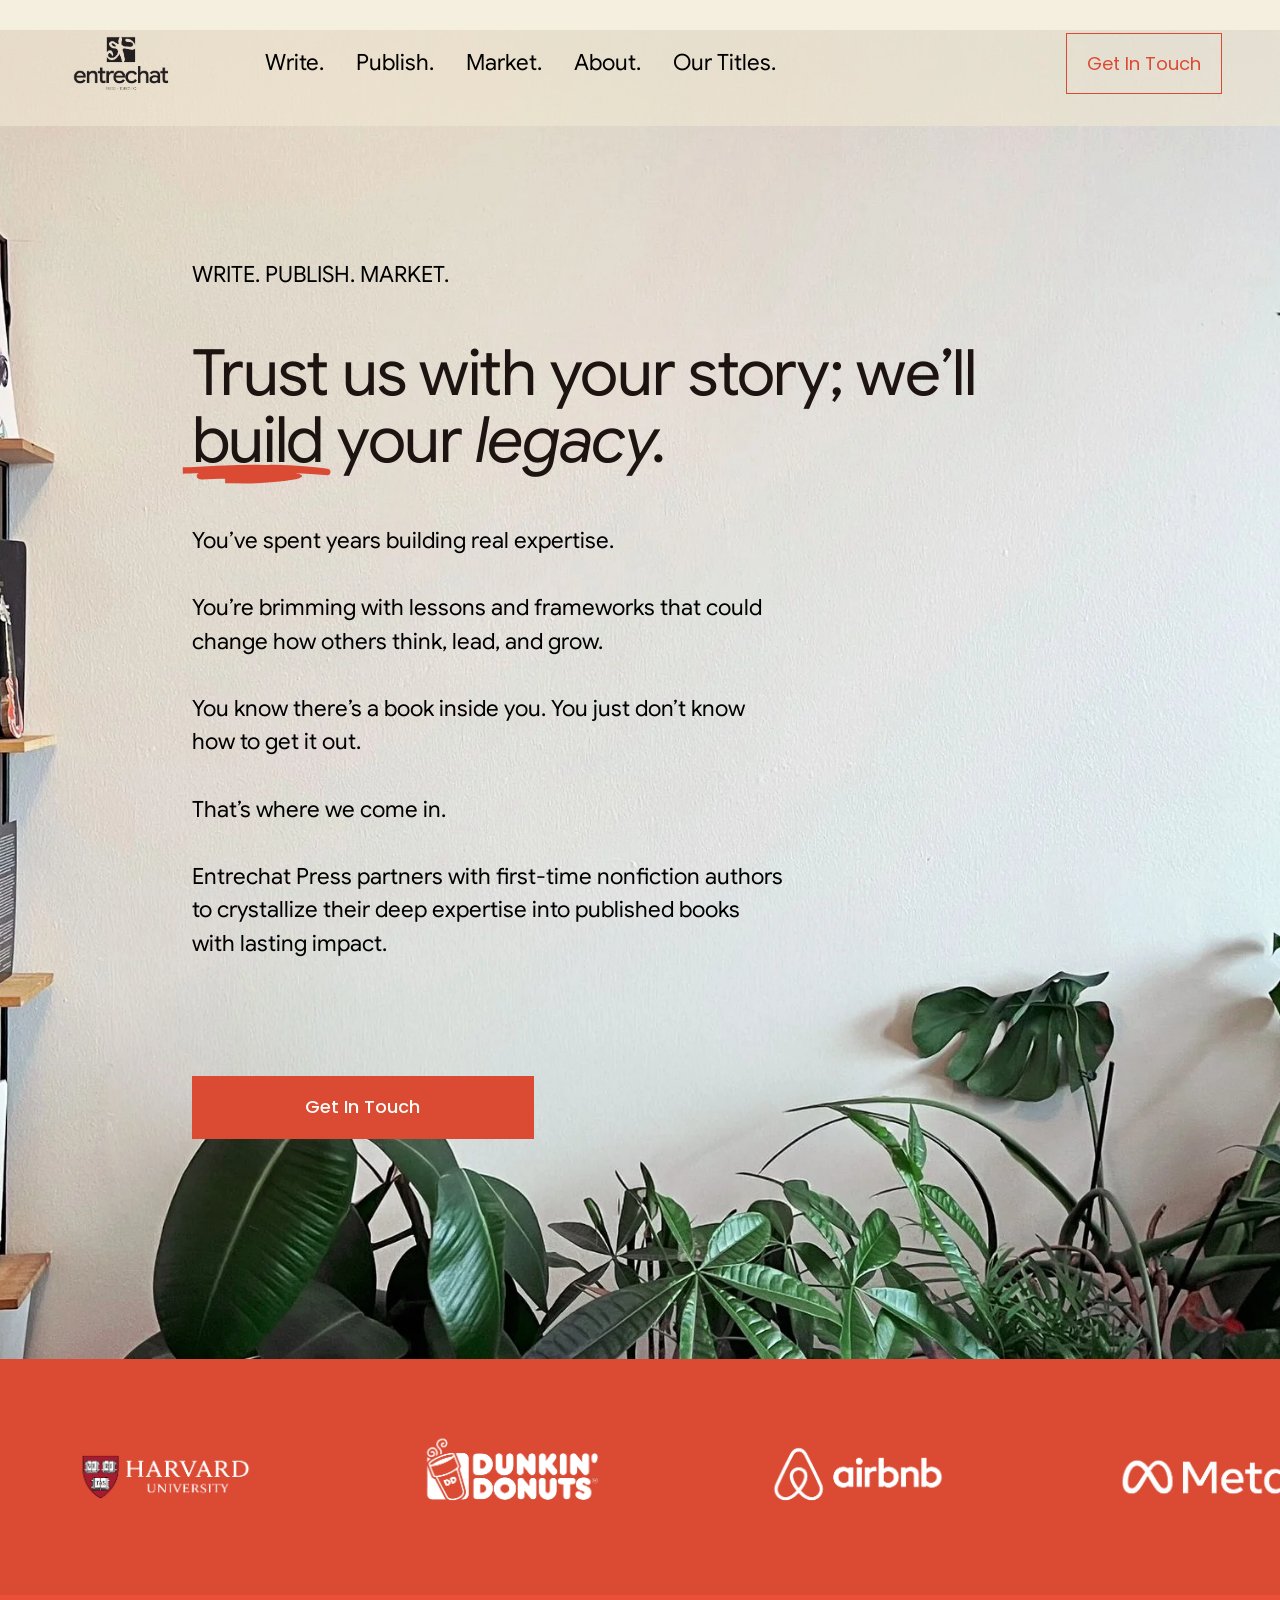
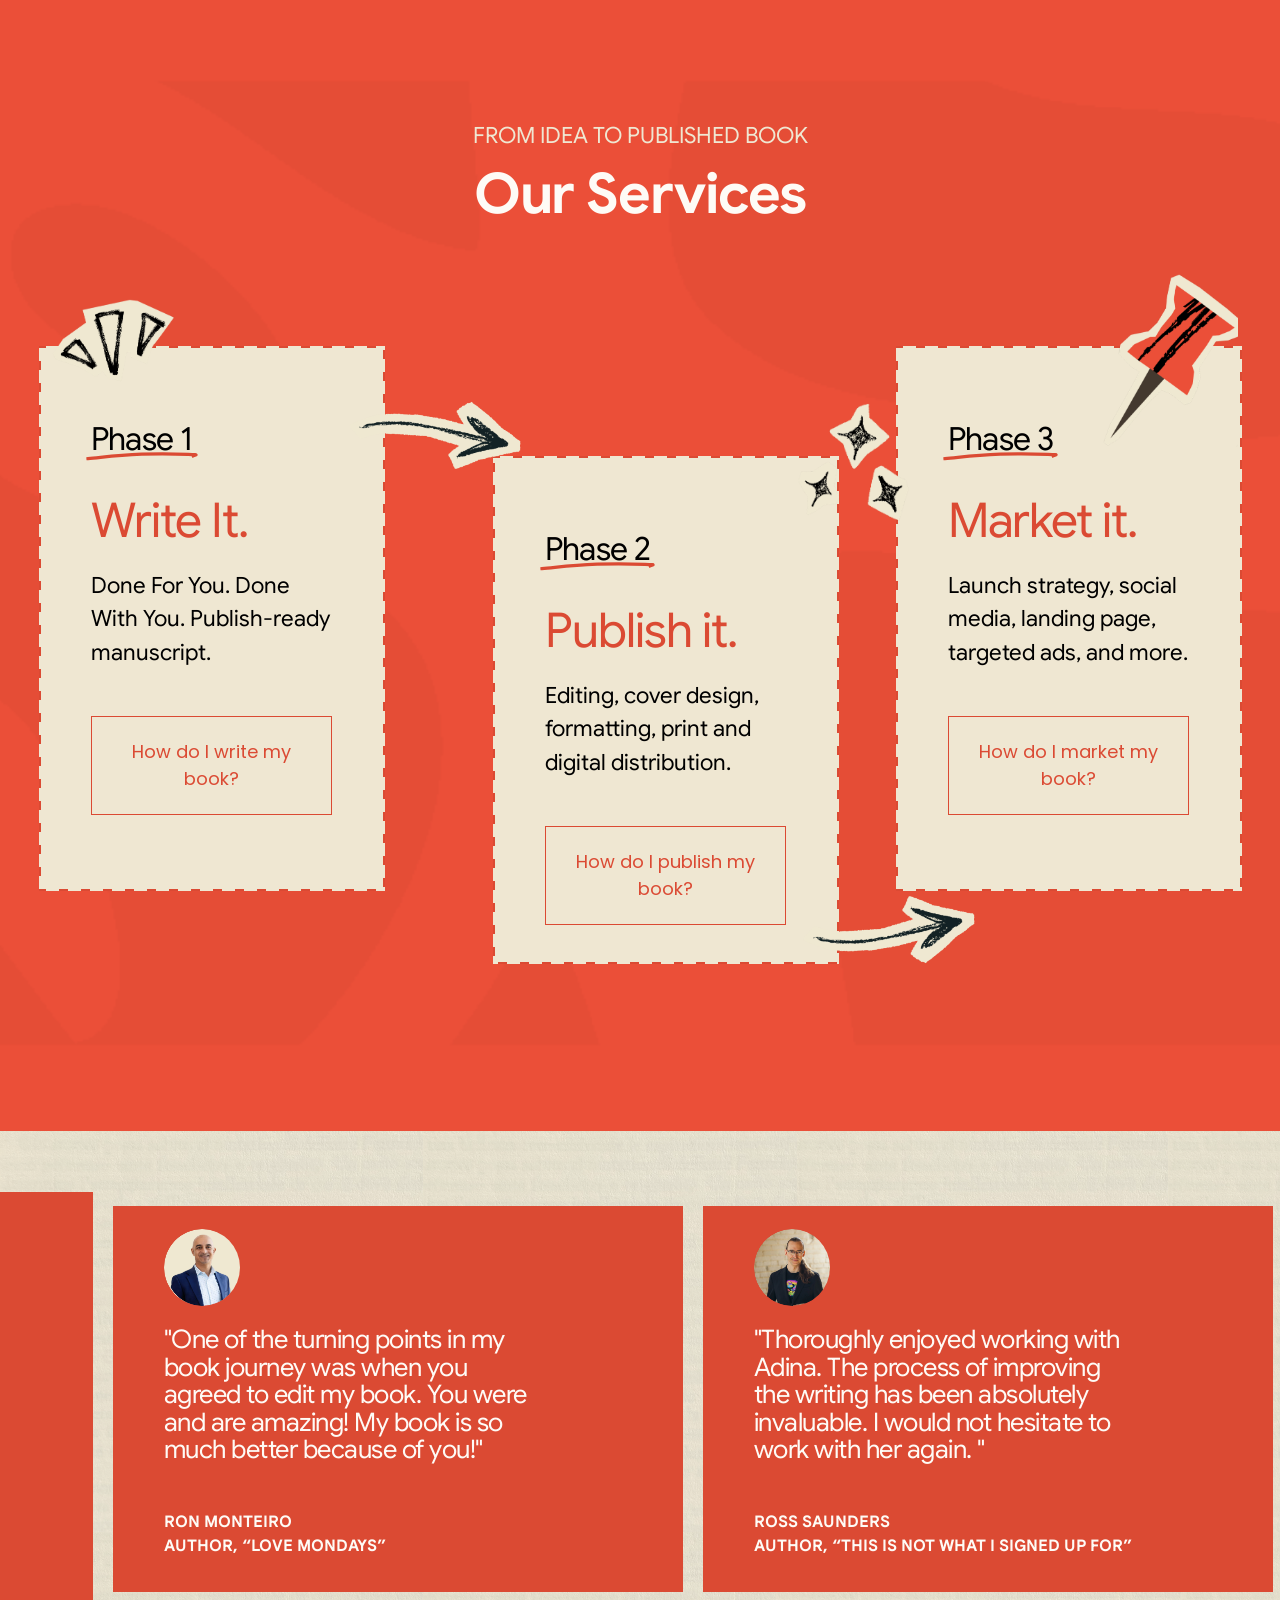
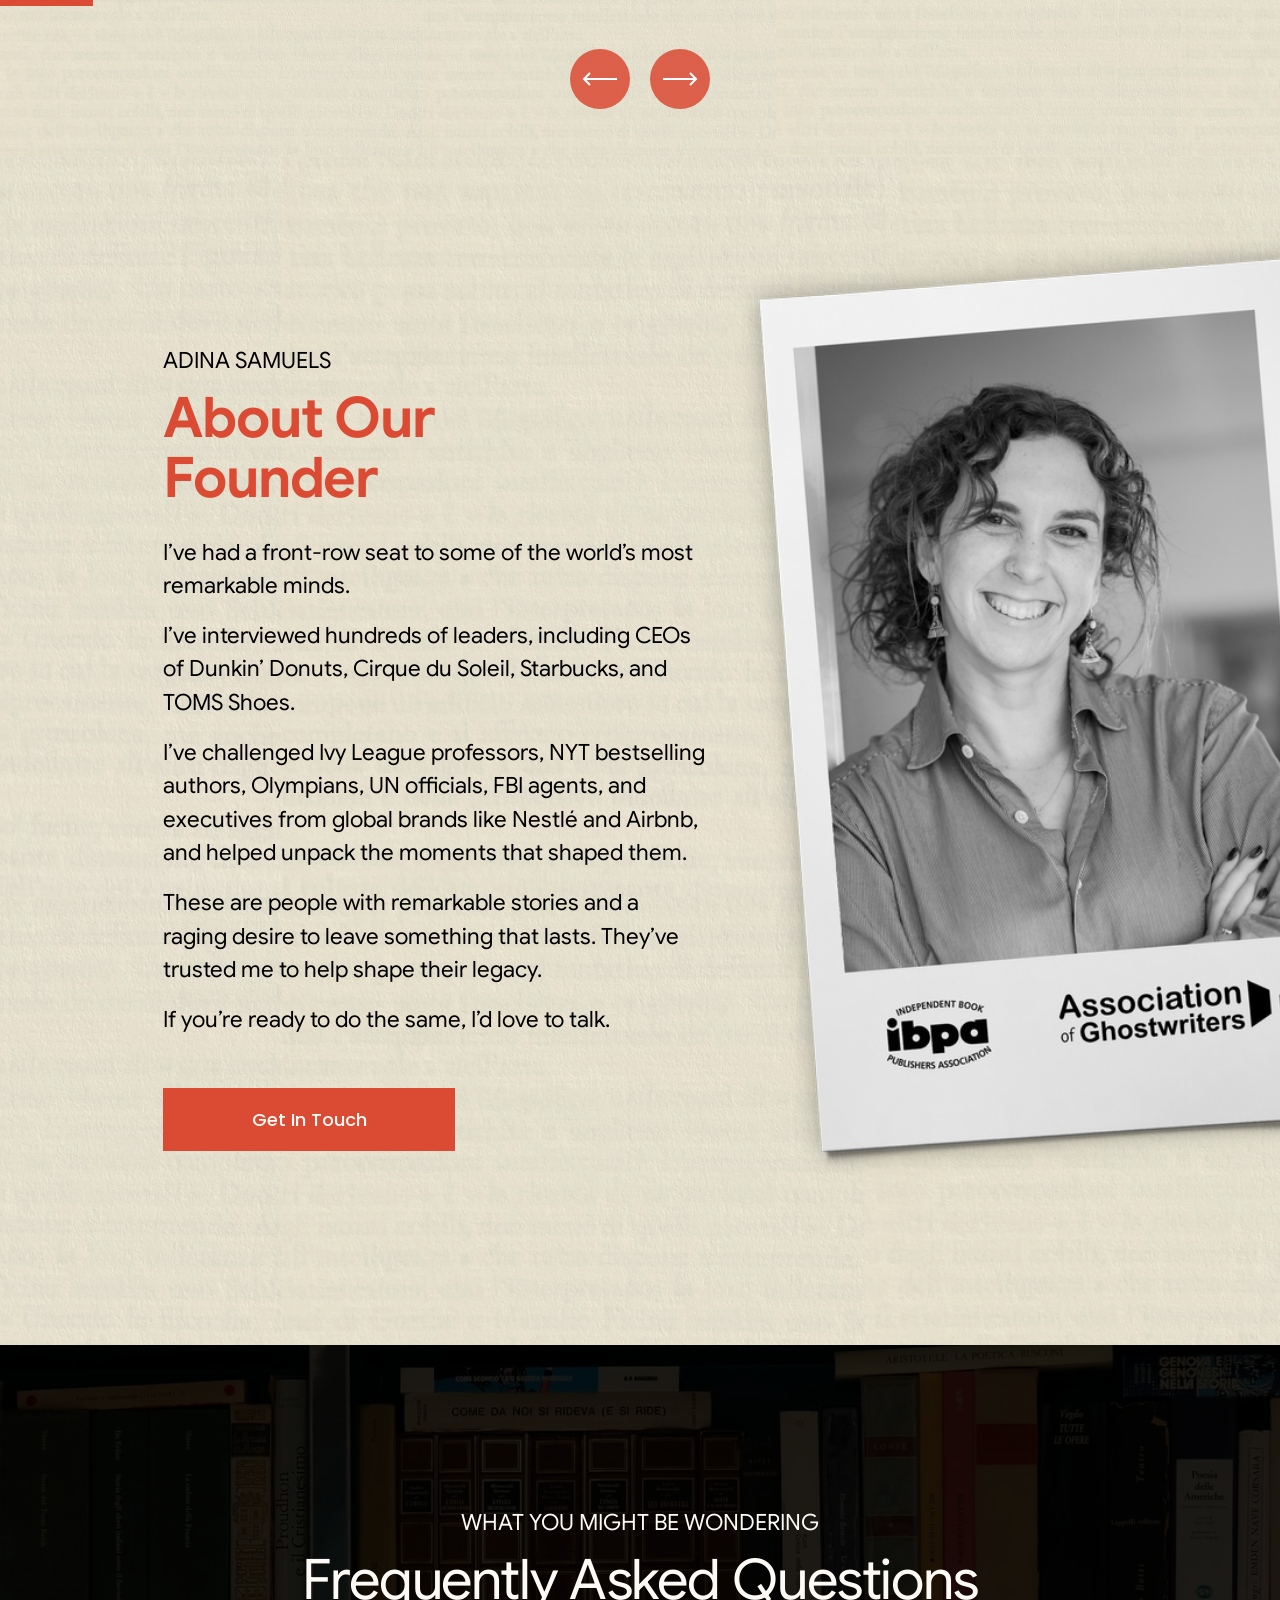
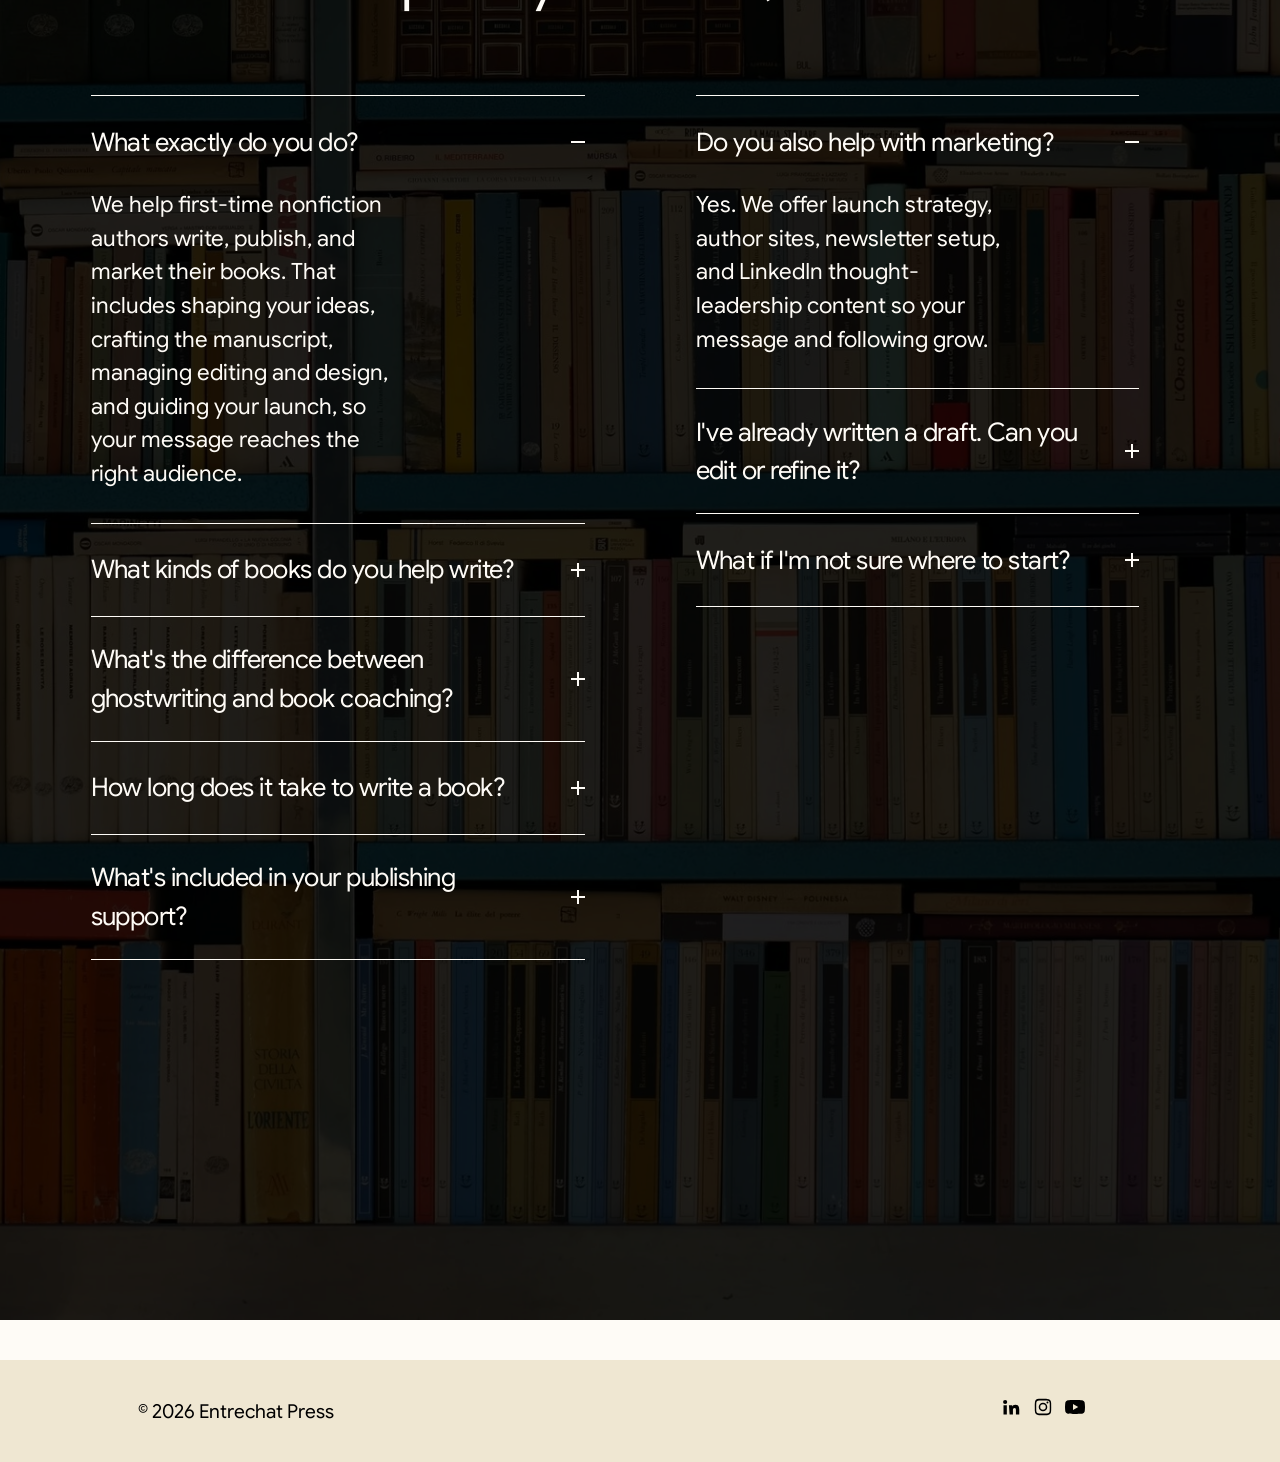
==== commit 909763ed: "Adina site update 2026-10-12 19:59" ====
--- a/index.html
+++ b/index.html
@@ -14,7 +14,7 @@
 <meta property="og:image" content="https://www.entrechatpress.com/images/logo.png">
 <meta name="twitter:card" content="summary">
 <link rel="icon" href="images/logo.png">
-<link rel="stylesheet" href="css/style.css?v=12">
+<link rel="stylesheet" href="css/style.css?v=13">
 </head>
 <body>
 <a class="skip" href="#page">Skip to Content</a>
--- a/css/style.css
+++ b/css/style.css
@@ -42,7 +42,7 @@
 .site-header { position: fixed; inset: 0 0 auto 0; height: var(--header-h); z-index: 50; background: rgba(239, 231, 210, .62); }
 .site-header .inner { height: 100%; display: flex; align-items: center; padding: 0 57.6px; }
 .site-header .logo img { width: 123px; height: 123px; }
-.site-header nav { display: flex; gap: 32px; margin-left: 86px; }
+.site-header nav { display: flex; gap: 32px; margin-left: 84px; }
 .site-header nav a { text-decoration: none; font-size: 22.4px; color: var(--black); }
 .site-header nav a:hover, .site-header nav a.active { text-decoration: underline; text-underline-offset: 6px; }
 .header-btn { margin-left: auto; display: inline-flex; align-items: center; justify-content: center; width: 156px; height: 61px; border: 1px solid var(--red); color: var(--red); text-decoration: none; font-family: var(--meta); font-size: 18px; }
@@ -63,7 +63,7 @@
 .hl svg path { vector-effect: non-scaling-stroke; }
 
 /* ---------- home: hero ---------- */
-.hero { position: relative; margin-top: 30px; min-height: 1329px; background: url("../images/hero.jpg") center / cover no-repeat; padding: 228px 0 0 264px; }
+.hero { position: relative; margin-top: 30px; min-height: 1329px; background: url("../images/hero.jpg") center / cover no-repeat; padding: 228px 0 0 calc(50% - 448.5px); }
 .hero .eyebrow { text-transform: uppercase; }
 .hero h1 { font-size: 64px; margin-top: 48px; max-width: 820px; color: var(--dark); }
 .hero h1 em { font-style: italic; color: var(--dark); }
@@ -136,7 +136,7 @@
 .faq .intro { text-align: center; }
 .faq .intro p { text-transform: uppercase; }
 .faq .intro h2 { font-size: 56px; margin-top: 10px; }
-.faq .cols { display: grid; grid-template-columns: 494px 443px; justify-content: start; padding-left: 163px; column-gap: 111px; margin-top: 85px; align-items: start; }
+.faq .cols { display: grid; grid-template-columns: 494px 443px; justify-content: start; padding-left: calc(50% - 549.5px); column-gap: 111px; margin-top: 85px; align-items: start; }
 .acc { border-bottom: 1px solid var(--white); }
 .acc-item { border-top: 1px solid var(--white); }
 .acc-item button { all: unset; box-sizing: border-box; cursor: pointer; width: 100%; display: flex; justify-content: space-between; align-items: center; gap: 24px; min-height: 92px; padding: 23.6px 0; font-size: 25.6px; line-height: 1.5; letter-spacing: -.02em; }
@@ -151,16 +151,16 @@
 
 /* ---------- footer ---------- */
 .spacer { height: 40px; background: var(--white); }
-.site-footer { background: var(--cream); height: 102px; display: flex; align-items: center; justify-content: space-between; padding: 0 267px 0 163px; }
+.site-footer { background: var(--cream); height: 102px; display: flex; align-items: center; justify-content: space-between; padding: 0 calc(50% - 445px) 0 calc(50% - 502px); }
 .site-footer p { font-size: 19.2px; }
-.site-footer .social { display: flex; gap: 12px; }
+.site-footer .social { display: flex; gap: 12px; position: relative; top: -8px; }
 .site-footer .social a { width: 20px; height: 20px; display: block; }
 .site-footer .social svg { width: 20px; height: 20px; fill: #000; }
 
 /* ---------- inner pages: shared ---------- */
-.stage { position: relative; width: 1425px; margin: 0 auto; height: 100%; }
+.stage { position: relative; width: 1425px; margin: 0 0 0 calc(50% - 712.5px); height: 100%; }
 .abs { position: absolute; }
-.page-hero { position: relative; height: 725px; background: #333 center / cover no-repeat; color: var(--white); padding: 210px 0 0 163px; }
+.page-hero { position: relative; height: 725px; background: #333 center / cover no-repeat; color: var(--white); padding: 210px 0 0 calc(50% - 549.5px); }
 .page-hero::before { content: ""; position: absolute; inset: 0; background: rgba(0, 0, 0, .54); }
 .page-hero > * { position: relative; }
 .page-hero h1 { font-size: 64px; }
@@ -183,18 +183,18 @@
 .form-band iframe { display: block; border: 0; width: 539px; max-width: 100%; height: 533px; }
 /* write page: measured against the original at 1425px */
 .form-band.write { height: 769px; }
-.form-band.write .note { left: 104px; top: 95px; width: 556px; height: 556px; }
-.form-band.write .note-text { left: 206px; top: 236px; }
+.form-band.write .note { left: 111px; top: 92px; width: 546px; height: 546px; }
+.form-band.write .note-text { top: 236px; }
 .form-band.write .note-text h4 { line-height: 1.12; }
 .form-band.write .note-text p { line-height: 1.5; }
-.form-band.write .form { left: 761px; top: 96px; }
+.form-band.write .form { top: 96px; }
 
 /* ---------- write page ---------- */
 .paths { background: var(--red); height: 1387px; color: var(--white); text-align: center; padding-top: 74px; }
 .paths .mark { width: 173px; height: 173px; object-fit: contain; margin: 0 auto; }
 .paths h2 { font-size: 56px; font-weight: 700; margin-top: -26px; }
 .paths .lead { max-width: 897px; margin: 50px auto 0; }
-.path-cards { display: grid; grid-template-columns: repeat(3, 342px); column-gap: 62px; justify-content: start; padding-left: 163px; margin-top: 105px; text-align: left; }
+.path-cards { display: grid; grid-template-columns: repeat(3, 342px); column-gap: 62px; justify-content: start; padding-left: calc(50% - 549.5px); margin-top: 105px; text-align: left; }
 .path-card { background: linear-gradient(transparent 196px, #C53B26 196px); height: 700px; }
 .path-card .top { height: 271px; background: url("../images/torn-paper-2.png") top center / 100% 100% no-repeat; text-align: center; padding-top: 27px; color: var(--dark); }
 .path-card:first-child .top { background-image: url("../images/torn-paper-1.png"); }
@@ -224,12 +224,12 @@
 .proc-card p { width: 191px; margin-top: 36px; }
 
 /* ---------- publish page ---------- */
-.pub-hero { height: 872px; padding: 212px 0 0 113px; }
+.pub-hero { height: 872px; padding: 211px 0 0 calc(50% - 599.5px); }
 .pub-hero::before { background: rgba(0, 0, 0, .56); }
 .pub-hero h1 { font-size: 56px; line-height: 1.08; }
 .pub-hero p { max-width: 443px; margin-top: 12px; }
 .pub-hero p + p { margin-top: 16px; }
-.pub-hero .btn-solid { margin-top: 47px; }
+.pub-hero .btn-solid { margin-top: 46px; }
 
 .pub-process { height: 1541px; background-image: linear-gradient(rgba(254, 251, 246, .3), rgba(254, 251, 246, .3)), url("../images/paper-texture.png"); }
 .pub-process .process-head { left: 0; right: 0; top: 124px; text-align: center; }
@@ -265,9 +265,9 @@
 .acc .answer p + p, .acc .answer ul + p { margin-top: 16px; }
 .acc .answer ul { margin: 16px 0 0; padding-left: 40px; }
 
-.faq.pub-faq { height: 805px; padding: 95px 0 0; }
+.faq.pub-faq { height: 789px; padding: 95px 0 0; }
 .faq.pub-faq .intro h2 { font-size: 48px; line-height: 1.104; letter-spacing: -.02em; margin-top: 0; }
-.faq.pub-faq .cols { grid-template-columns: 443px 544px; column-gap: 112px; margin-top: 154px; }
+.faq.pub-faq .cols { grid-template-columns: 443px 544px; column-gap: 112px; margin-top: 94px; }
 .faq.pub-faq .acc-item button { min-height: 92px; padding: 30px 0; line-height: 1.25; }
 .form-band.plain { height: 1430px; background: var(--red); }
 .form-band.plain .note { top: 169px; height: 504px; object-fit: cover; }
@@ -276,7 +276,7 @@
 .form-band.plain iframe { width: 594px; height: 578px; }
 
 /* ---------- market page ---------- */
-.mkt-hero { height: 946px; padding: 300px 0 0 113px; }
+.mkt-hero { height: 946px; padding: 300px 0 0 calc(50% - 599.5px); }
 .mkt-hero::before { background: rgba(0, 0, 0, .66); }
 .mkt-hero p { max-width: 393px; margin-top: 26px; }
 .mkt-hero .btn-solid { margin-top: 50px; }
@@ -302,8 +302,9 @@
 .mkt-options { height: 1902px; background: var(--red); color: var(--white); text-align: center; padding: 74px 0 0; }
 .mkt-options .mark { width: 247px; height: 247px; object-fit: contain; margin: 0 auto; }
 .mkt-options h2 { font-size: 56px; font-weight: 700; margin-top: -63px; }
+.mkt-options .mark, .mkt-options h2 { position: relative; left: 21px; }
 .mkt-options .lead { max-width: 847px; margin: 12.5px 0 0 314px; }
-.opt-cards { display: grid; grid-template-columns: repeat(3, 342px); column-gap: 62px; justify-content: start; padding-left: 163px; margin-top: 124px; text-align: left; }
+.opt-cards { display: grid; grid-template-columns: repeat(3, 342px); column-gap: 62px; justify-content: start; padding-left: calc(50% - 549.5px); margin-top: 124px; text-align: left; }
 .opt-card { height: 1197px; background: linear-gradient(transparent 30px, #C53B26 30px); }
 .opt-card.late { background: linear-gradient(transparent 67px, #C53B26 67px); }
 .opt-card .top { height: 271px; background: center top / 100% 100% no-repeat; padding: 22px 50px 0; }
@@ -334,7 +335,7 @@
 .form-band.mkt iframe { width: 594px; height: 578px; }
 
 /* ---------- about page ---------- */
-.about-hero { height: 696px; padding: 509px 0 0 113px; }
+.about-hero { height: 696px; padding: 509px 0 0 calc(50% - 599.5px); }
 .about-hero::before { background: rgba(0, 0, 0, .49); }
 .about-hero h1 { max-width: 948px; }
 
@@ -346,7 +347,7 @@
 .about-diff { height: 975px; background: var(--cream); padding: 80px 0 0; }
 .about-diff .eyebrow-c { font-size: inherit; }
 .about-diff h2 { font-size: 56px; color: var(--red); text-align: center; margin-top: 30px; }
-.diff-cols { display: grid; grid-template-columns: repeat(3, 292px); column-gap: 112px; justify-content: start; padding-left: 163px; margin-top: 68px; }
+.diff-cols { display: grid; grid-template-columns: repeat(3, 292px); column-gap: 112px; justify-content: start; padding-left: calc(50% - 549.5px); margin-top: 68px; }
 .diff-cols h4 { font-size: 32px; min-height: 74px; color: var(--dark); }
 .diff-cols p { margin-top: 37px; }
 .diff-cols p + p { margin-top: 15px; }
@@ -467,7 +468,7 @@
   .phase-card { position: static; height: auto !important; padding-bottom: 50px; max-width: 90vw; }
   .sticker { display: none; }
   .founder .art { position: static; width: 100%; margin: 40px 0 0 -6vw; }
-  .stage:not(.services .stage) { width: auto; height: auto; padding: 0 6vw; }
+  .stage:not(.services .stage) { width: auto; height: auto; padding: 0 6vw; margin-left: 0; }
   .abs { position: static !important; }
   .stage img.abs[src*="stickers"] { display: none; }
   .write-paper, .write-process { height: auto; padding: 80px 0; }
@@ -486,7 +487,10 @@
   .form-band .note-text h4 { font-size: 26px; }
   .form-band .note-text p { width: auto; margin-top: 16px; font-size: 17px; }
   .form-band .form { width: 100%; }
-  .form-band.write { height: auto; }
+  .form-band.write, .form-band.plain, .form-band.mkt { height: auto; }
+  .form-band.plain .note, .form-band.mkt .note { height: auto; }
+  .form-band.plain .note-text, .form-band.mkt .note-text { top: 18%; }
+  .form-band.plain iframe, .form-band.mkt iframe { width: 100%; }
   .form-band.write .note { width: 100%; height: auto; }
   .form-band.write .note-text { top: 18%; left: 50%; }
   .pub-process, .pub-dark, .pub-own { height: auto; padding: 80px 0; }
@@ -498,7 +502,8 @@
   .pub-note, .pub-dark .lead, .pub-dark .body, .pub-own .own-text { width: auto; }
   .pub-dark .body { margin-top: 40px; }
   .pub-own .own-img { width: 100%; height: auto; margin-top: 50px; }
-  .pub-faq .cols { grid-template-columns: 443px 444px; column-gap: 40px; }
+  .faq.pub-faq { height: auto; padding-bottom: 80px; }
+  .faq.pub-faq .cols { grid-template-columns: 443px 444px; column-gap: 40px; padding-left: 0; justify-content: center; margin-top: 60px; }
   .mkt-intro, .mkt-focus, .mkt-fit { height: auto; padding: 80px 0; }
   .mkt-intro .big, .mkt-intro .left, .mkt-intro .right-lead, .mkt-intro .believe, .mkt-intro .asset, .mkt-fit .fit-text { width: auto; margin-bottom: 24px; }
   .mkt-intro img.abs, .mkt-focus img.abs { display: none; }
@@ -586,10 +591,12 @@
   .acc-item .answer { max-width: none; }
   .acc.dark .acc-item button { font-size: 24px; }
   .pub-hero h1 { font-size: 44px; }
-  .pub-faq .cols { grid-template-columns: 1fr; }
+  .faq.pub-faq { padding: 90px 6vw 80px; }
+  .faq.pub-faq .cols { grid-template-columns: 1fr; margin-top: 50px; }
   .mkt-hero { padding-top: 150px; }
   .mkt-intro .big { font-size: 32px; }
   .mkt-options h2 { font-size: 38px; }
+  .mkt-options .mark, .mkt-options h2 { left: 0; }
   .btn-cream.wide { width: 88vw; }
   .about-hero { padding-top: 300px; height: auto; min-height: 520px; }
   .about-diff h2, .about-begin h2 { font-size: 38px; padding: 0 6vw; }
@@ -606,4 +613,5 @@
   .page-hero h1 { font-size: 44px; }
   .paths h2, .h2-red { font-size: 38px; }
   .site-footer { flex-direction: column; justify-content: center; gap: 16px; padding: 30px 6vw; height: auto; }
+  .site-footer .social { top: 0; }
 }
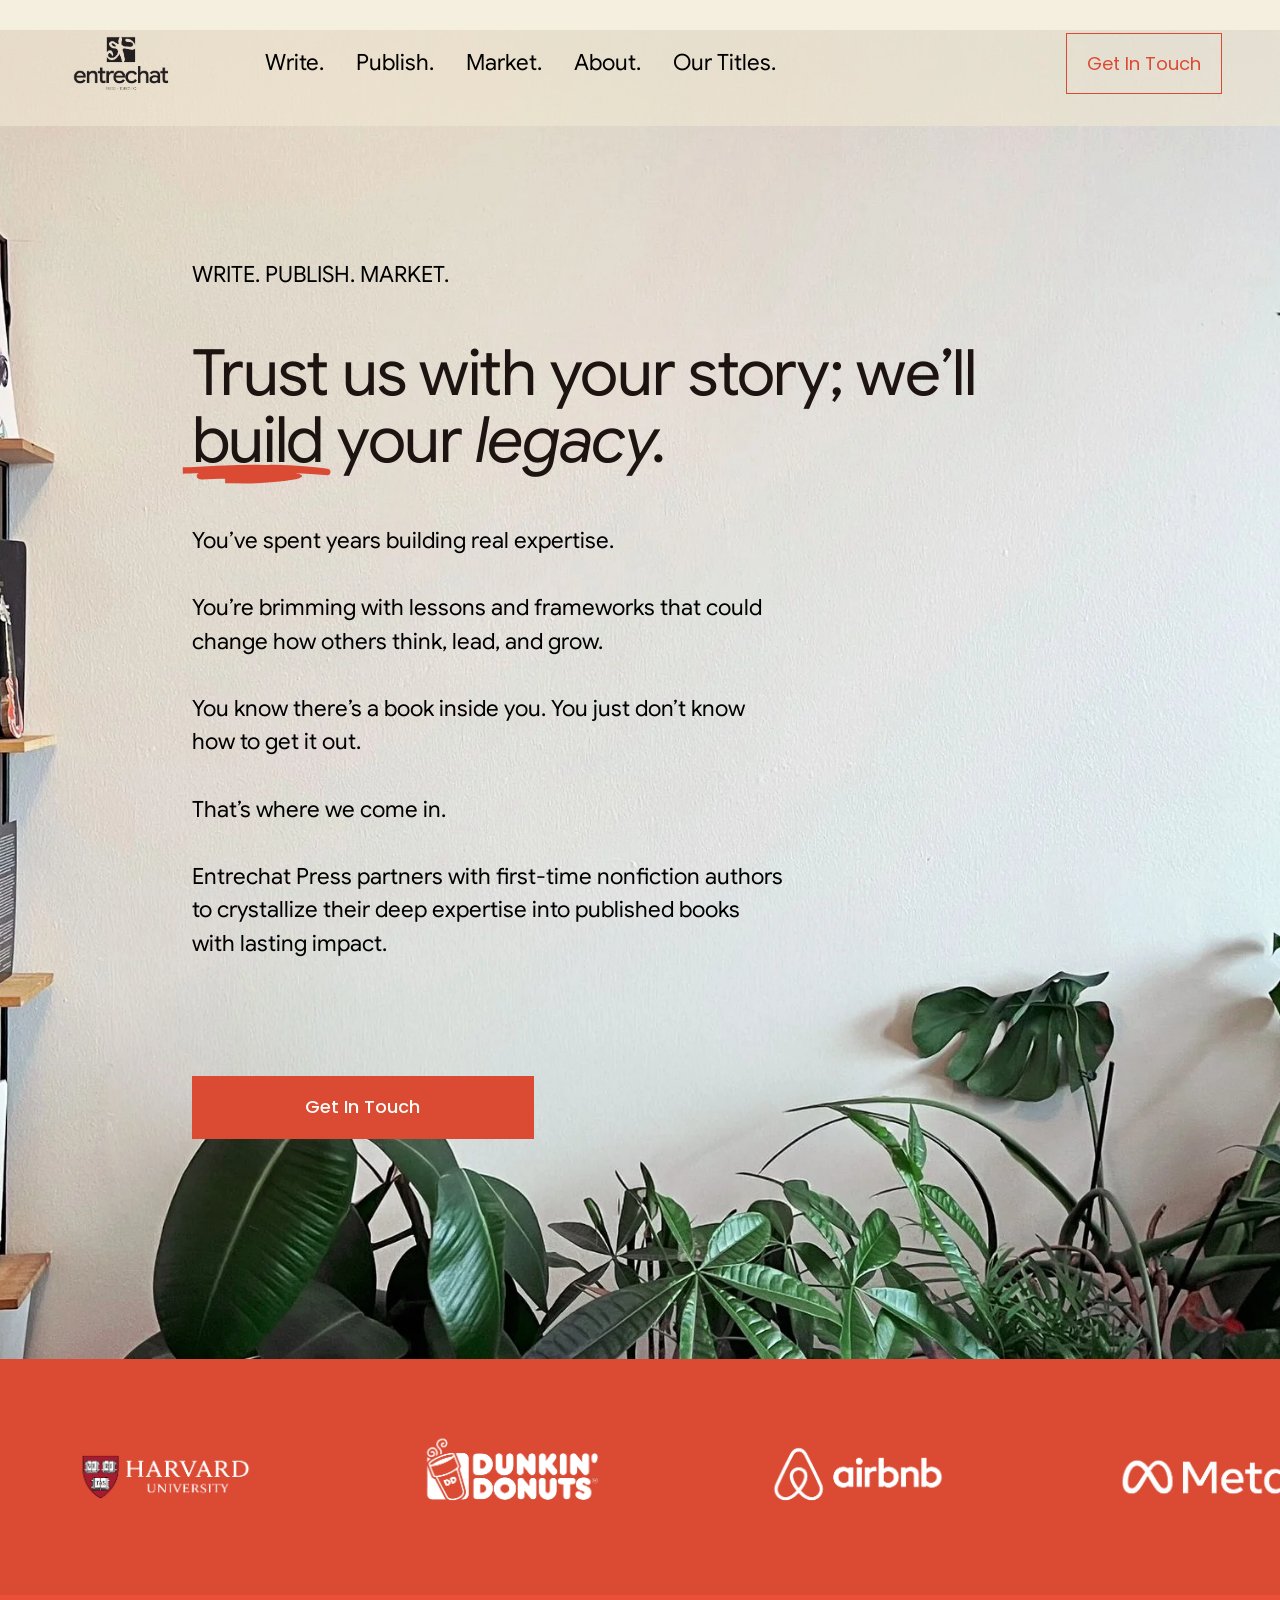
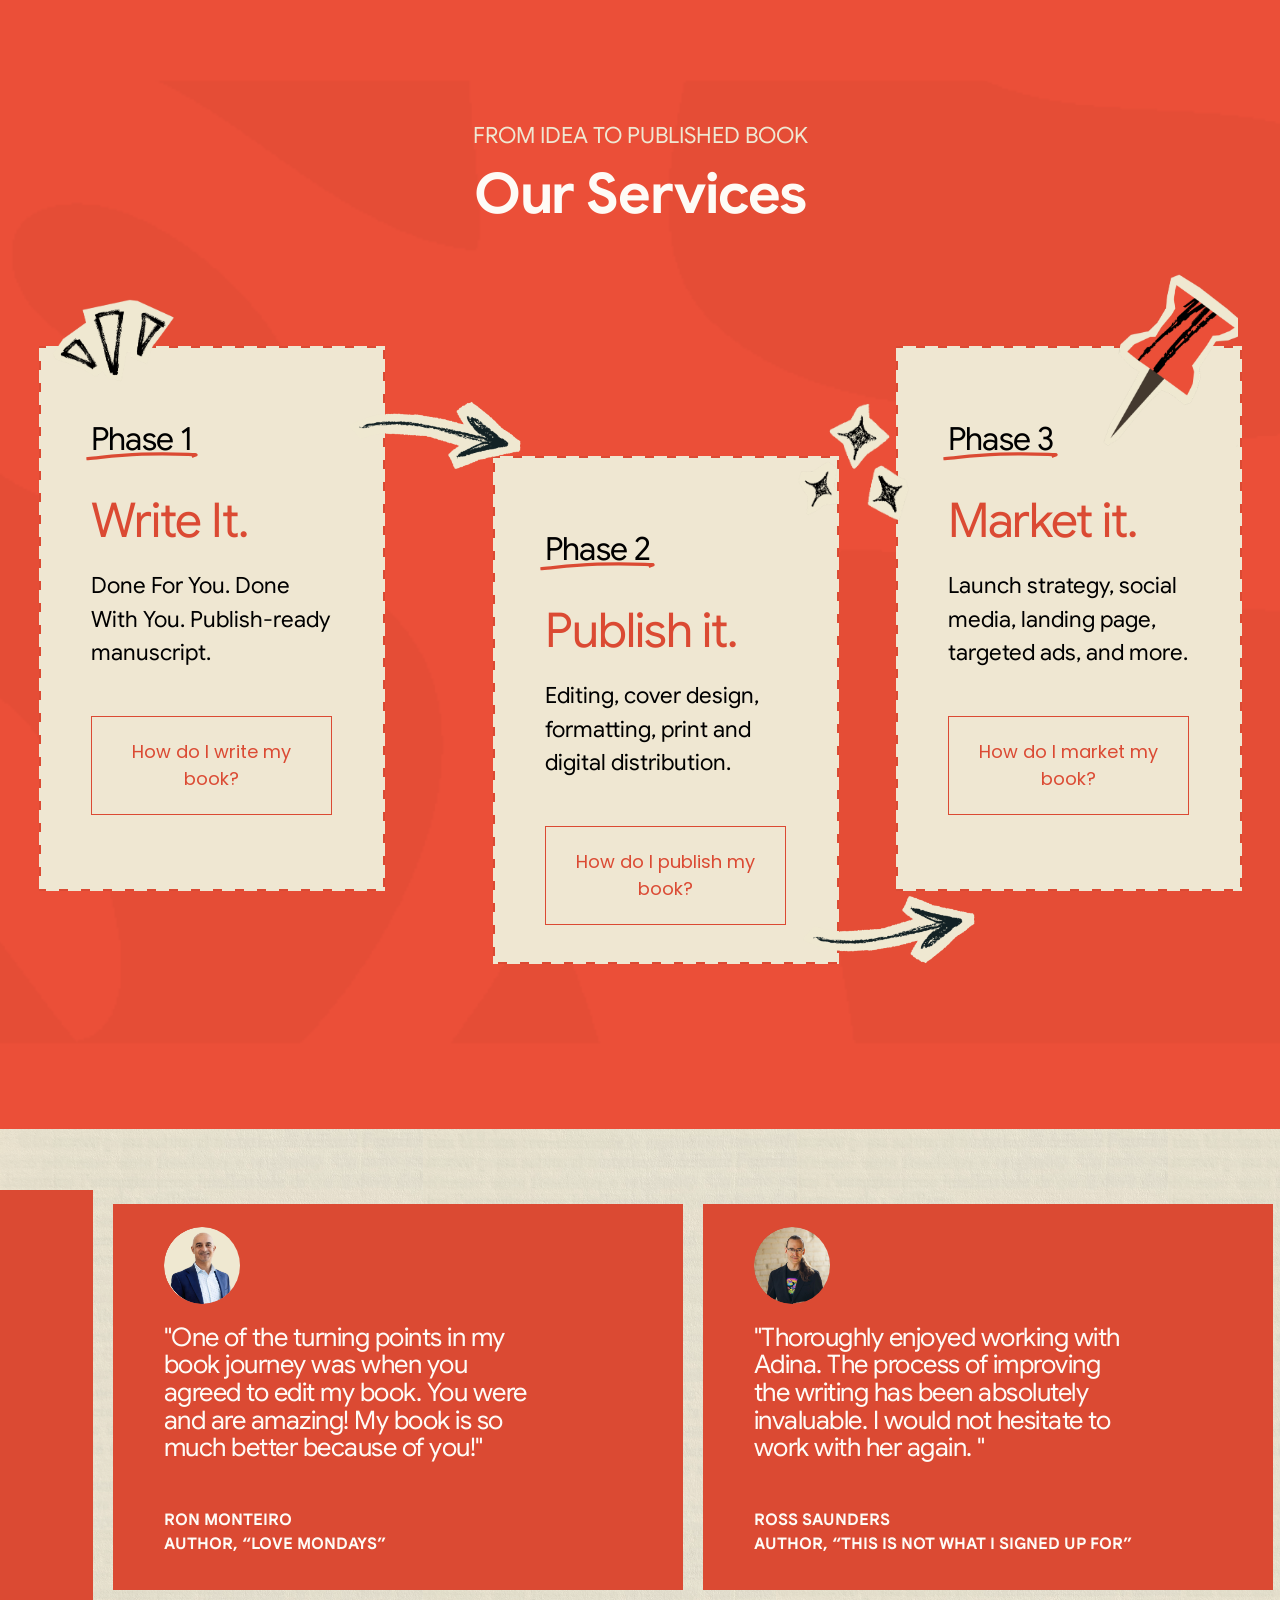
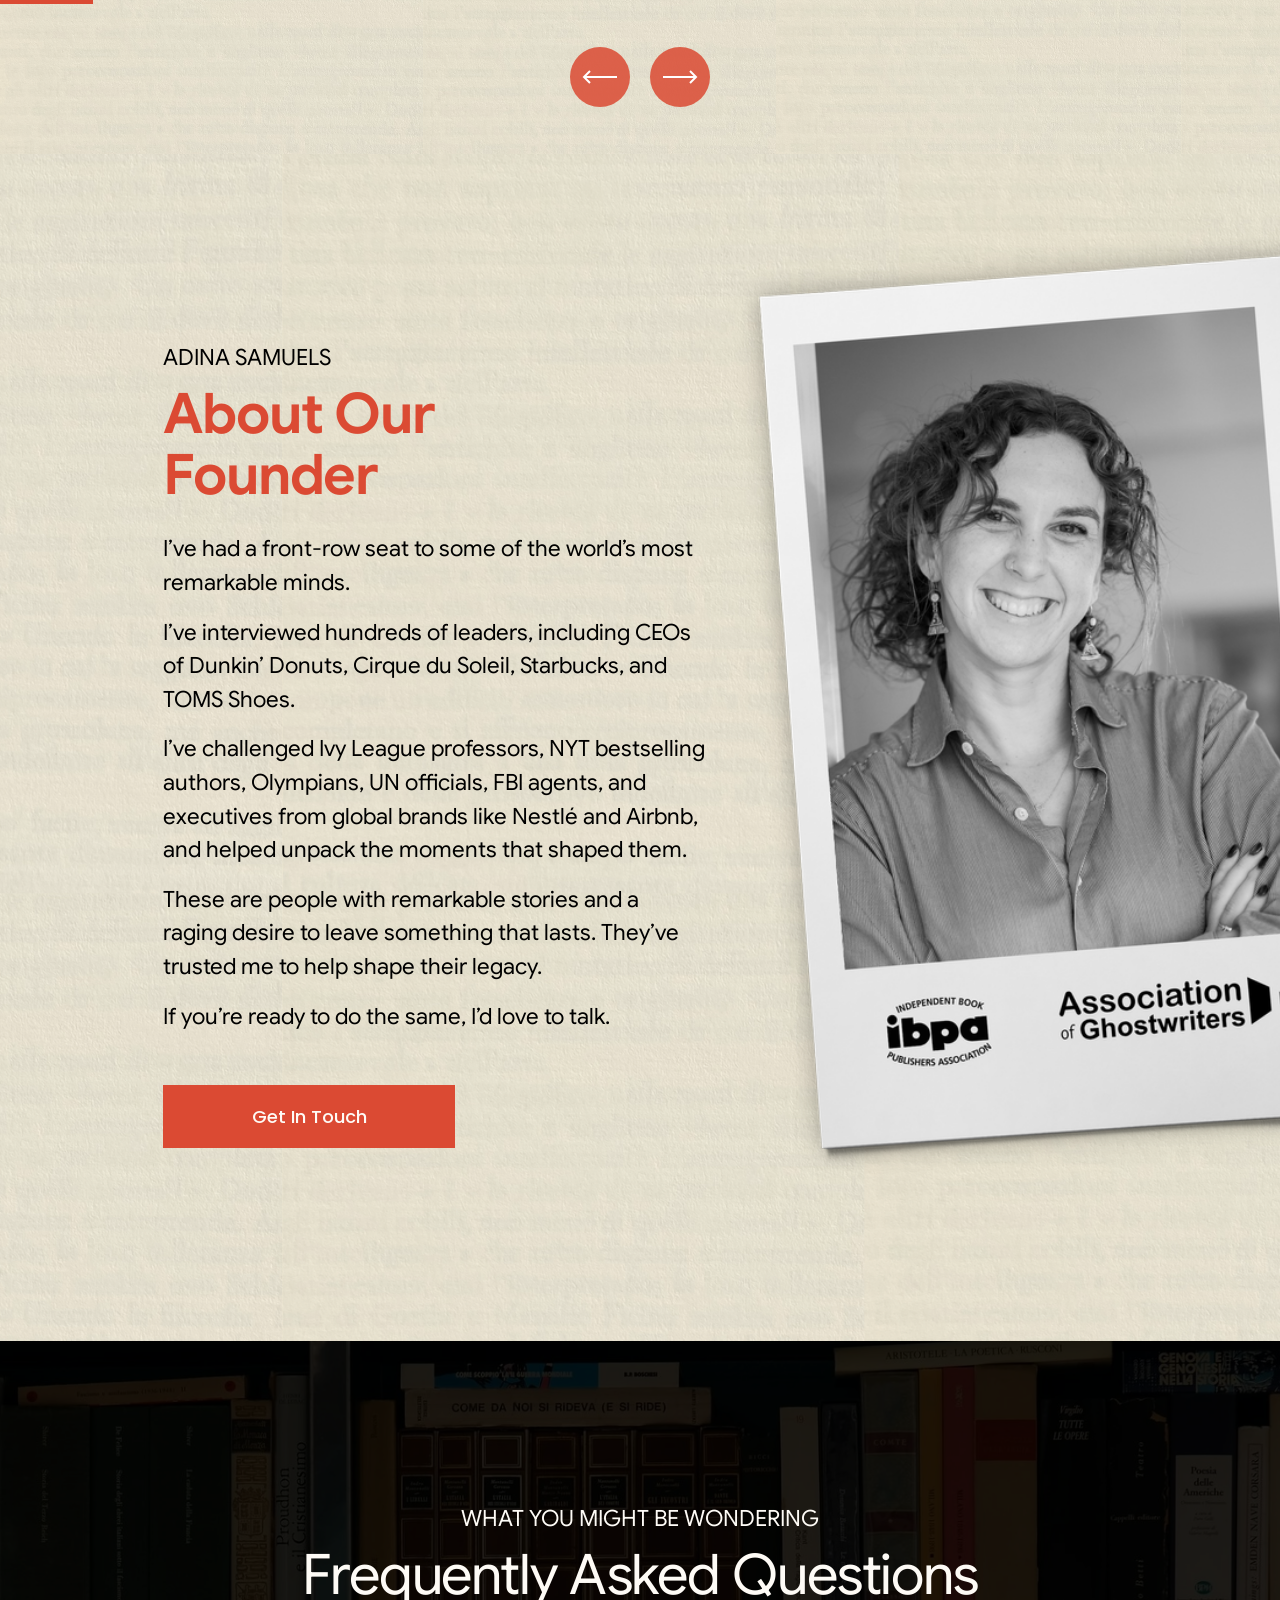
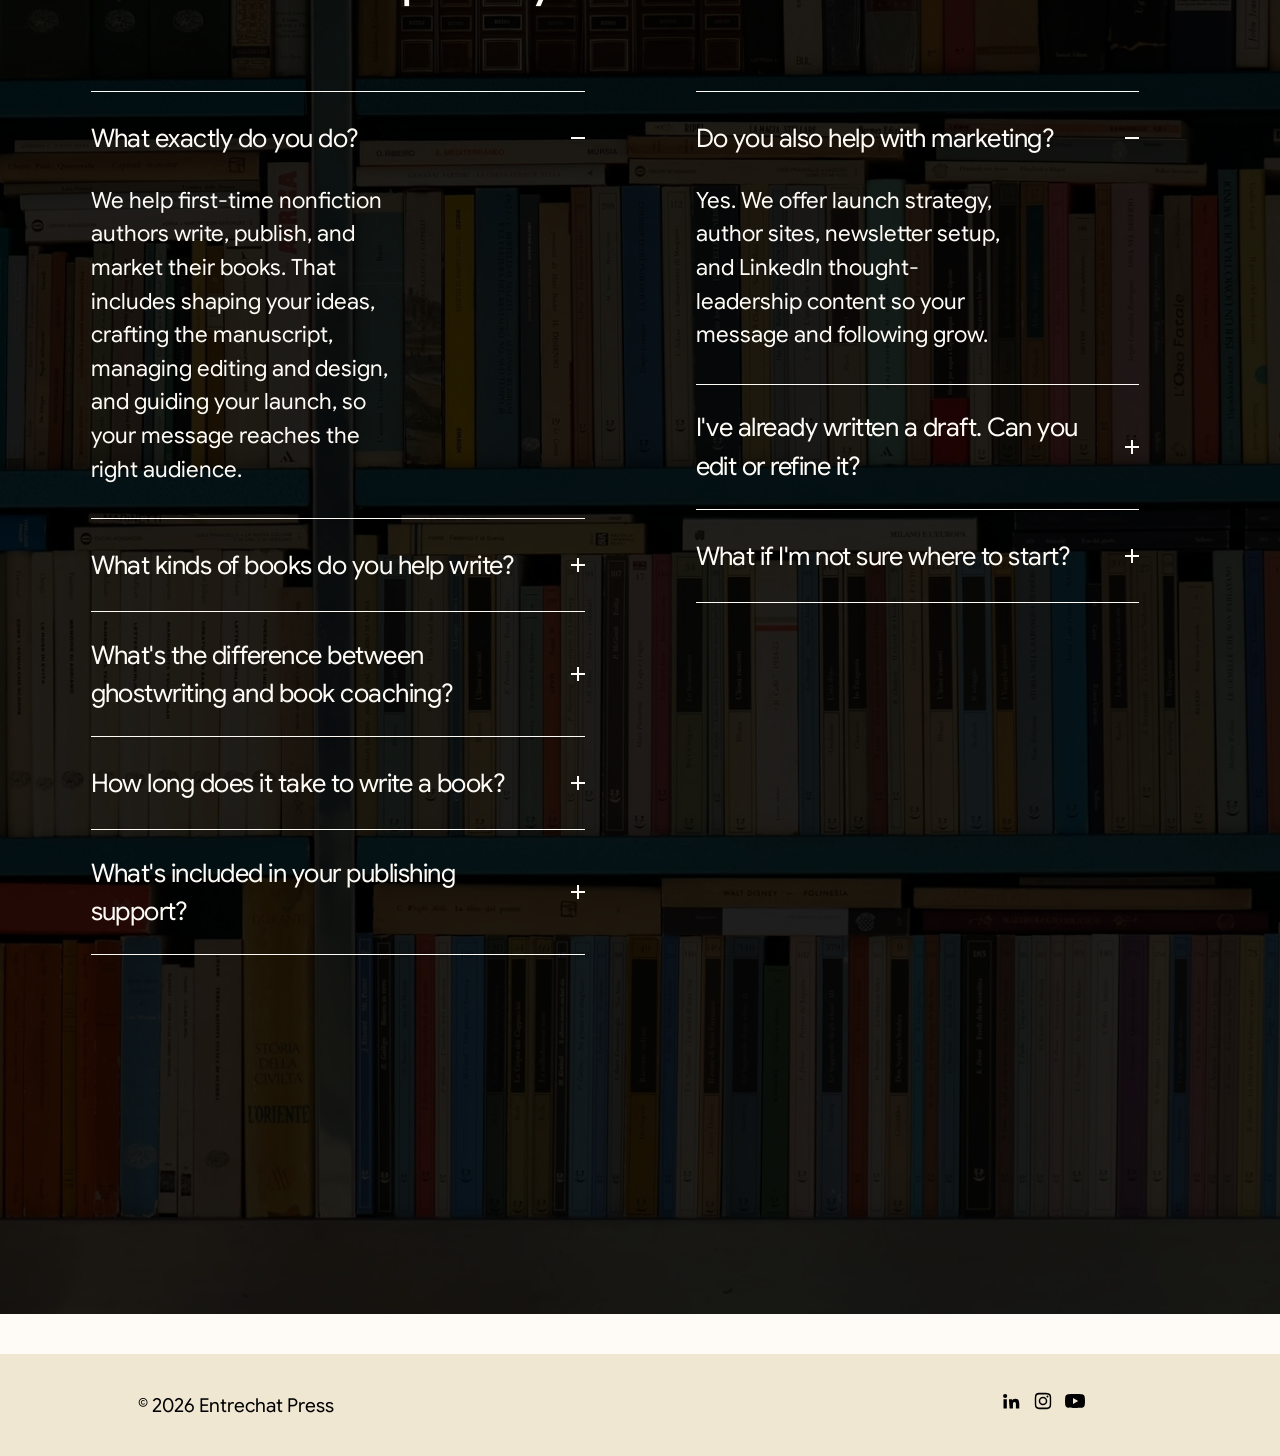
==== commit 76ef69e4: "Adina site update 2026-10-12 22:01" ====
--- a/index.html
+++ b/index.html
@@ -14,7 +14,7 @@
 <meta property="og:image" content="https://www.entrechatpress.com/images/logo.png">
 <meta name="twitter:card" content="summary">
 <link rel="icon" href="images/logo.png">
-<link rel="stylesheet" href="css/style.css?v=13">
+<link rel="stylesheet" href="css/style.css?v=18">
 </head>
 <body>
 <a class="skip" href="#page">Skip to Content</a>
--- a/css/style.css
+++ b/css/style.css
@@ -63,7 +63,7 @@
 .hl svg path { vector-effect: non-scaling-stroke; }
 
 /* ---------- home: hero ---------- */
-.hero { position: relative; margin-top: 30px; min-height: 1329px; background: url("../images/hero.jpg") center / cover no-repeat; padding: 228px 0 0 calc(50% - 448.5px); }
+.hero { position: relative; margin-top: 30px; min-height: 1329.1px; background: url("../images/hero.jpg") center / cover no-repeat; padding: 228px 0 0 calc(50% - 448.5px); }
 .hero .eyebrow { text-transform: uppercase; }
 .hero h1 { font-size: 64px; margin-top: 48px; max-width: 820px; color: var(--dark); }
 .hero h1 em { font-style: italic; color: var(--dark); }
@@ -78,7 +78,7 @@
 @keyframes slideshow { from { transform: translateX(0); } to { transform: translateX(-50%); } }
 
 /* ---------- home: services ---------- */
-.services { position: relative; height: 1136px; background: #E9503A url("../images/services-bg.png") center / cover no-repeat; }
+.services { position: relative; height: 1133.8px; background: #E9503A url("../images/services-bg.png") center / cover no-repeat; }
 .services .intro { text-align: center; padding-top: 124px; color: var(--cream); }
 .services .intro p { text-transform: uppercase; }
 .services .intro h2 { font-size: 56px; color: var(--white); font-weight: 700; margin-top: 11px; }
@@ -107,7 +107,7 @@
 .paper { background: var(--cream) url("../images/paper-texture.png") center / cover no-repeat; overflow: hidden; }
 .write-paper { background-image: linear-gradient(rgba(254, 251, 246, .27), rgba(254, 251, 246, .27)), url("../images/paper-texture.png"); }
 .write-process { background-image: linear-gradient(rgba(254, 251, 246, .3), rgba(254, 251, 246, .3)), url("../images/paper-texture.png"); }
-.testimonials { height: 626px; padding: 75px 0 0; }
+.testimonials { height: 624.9px; padding: 75px 0 0; }
 .t-viewport { overflow: visible; }
 .t-track { display: flex; align-items: center; height: 386px; gap: 20px; transform: translateX(-477px); }
 .t-track.animating { transition: transform .6s ease; }
@@ -120,7 +120,7 @@
 .t-nav button { width: 60px; height: 60px; border-radius: 50%; border: 0; background: rgba(219, 74, 51, .85); color: #fff; cursor: pointer; display: grid; place-items: center; }
 .t-nav button:hover { background: var(--red); }
 
-.founder { position: relative; height: 1188px; padding: 187px 0 0 163px; }
+.founder { position: relative; height: 1186.9px; padding: 187px 0 0 163px; }
 .founder .art { position: absolute; top: 47px; left: calc(50% - 185.5px); width: 1747px; max-width: none; clip-path: inset(0 0 0 241px); }
 .founder .text { position: relative; z-index: 1; max-width: 544px; }
 .founder .eyebrow { text-transform: uppercase; }
@@ -130,7 +130,7 @@
 .founder .btn-solid { width: 292px; height: 63px; margin-top: 52px; }
 
 /* ---------- home: FAQ ---------- */
-.faq { position: relative; height: 1575px; background: #111 url("../images/bookshelf.jpg") center / cover no-repeat; color: var(--white); padding: 161px 0 0; }
+.faq { position: relative; height: 1573.3px; background: #111 url("../images/bookshelf.jpg") center / cover no-repeat; color: var(--white); padding: 161px 0 0; }
 .faq::before { content: ""; position: absolute; inset: 0; background: rgba(0, 0, 0, .85); }
 .faq > * { position: relative; }
 .faq .intro { text-align: center; }
@@ -160,7 +160,7 @@
 /* ---------- inner pages: shared ---------- */
 .stage { position: relative; width: 1425px; margin: 0 0 0 calc(50% - 712.5px); height: 100%; }
 .abs { position: absolute; }
-.page-hero { position: relative; height: 725px; background: #333 center / cover no-repeat; color: var(--white); padding: 210px 0 0 calc(50% - 549.5px); }
+.page-hero { position: relative; height: 724px; background: #333 center / cover no-repeat; color: var(--white); padding: 210px 0 0 calc(50% - 549.5px); }
 .page-hero::before { content: ""; position: absolute; inset: 0; background: rgba(0, 0, 0, .54); }
 .page-hero > * { position: relative; }
 .page-hero h1 { font-size: 64px; }
@@ -183,14 +183,14 @@
 .form-band iframe { display: block; border: 0; width: 539px; max-width: 100%; height: 533px; }
 /* write page: measured against the original at 1425px */
 .form-band.write { height: 769px; }
-.form-band.write .note { left: 111px; top: 92px; width: 546px; height: 546px; }
-.form-band.write .note-text { top: 236px; }
-.form-band.write .note-text h4 { line-height: 1.12; }
-.form-band.write .note-text p { line-height: 1.5; }
+.form-band.write .note { left: 112px; top: 91px; width: 544px; height: 544px; }
+.form-band.write .note-text { top: 231px; }
+.form-band.write .note-text h4 { line-height: 1.152; }
+.form-band.write .note-text p { line-height: 1.5; margin-top: 23px; }
 .form-band.write .form { top: 96px; }
 
 /* ---------- write page ---------- */
-.paths { background: var(--red); height: 1387px; color: var(--white); text-align: center; padding-top: 74px; }
+.paths { background: var(--red); height: 1387.3px; color: var(--white); text-align: center; padding-top: 74px; }
 .paths .mark { width: 173px; height: 173px; object-fit: contain; margin: 0 auto; }
 .paths h2 { font-size: 56px; font-weight: 700; margin-top: -26px; }
 .paths .lead { max-width: 897px; margin: 50px auto 0; }
@@ -204,7 +204,7 @@
 .btn-cream { background: var(--white); color: var(--red); width: 292px; height: 63px; margin-top: 48px; }
 .btn-cream:hover { background: #fff; }
 
-.write-paper { height: 836px; }
+.write-paper { height: 835.3px; }
 .write-paper .blueprint { left: 264px; top: 184px; width: 494px; }
 .write-paper .blueprint .eyebrow { text-transform: uppercase; }
 .write-paper .blueprint h2 { width: 443px; margin-top: 11px; }
@@ -213,7 +213,7 @@
 .write-paper .blueprint ul { padding: 0 0 0 40px; margin: 22px 0 0; }
 .write-paper .blueprint li { margin-bottom: 11.3px; }
 .write-paper .pen { left: 869px; top: 111px; width: 556px; height: 688px; object-fit: cover; }
-.write-process { height: 1062px; }
+.write-process { height: 1060.2px; }
 .write-process .process-head { left: 516px; top: 95px; text-align: left; }
 .write-process .process-head .eyebrow { text-transform: uppercase; }
 .write-process .process-head h2 { margin-top: 3px; }
@@ -224,14 +224,14 @@
 .proc-card p { width: 191px; margin-top: 36px; }
 
 /* ---------- publish page ---------- */
-.pub-hero { height: 872px; padding: 211px 0 0 calc(50% - 599.5px); }
+.pub-hero { height: 871.2px; padding: 211px 0 0 calc(50% - 599.5px); }
 .pub-hero::before { background: rgba(0, 0, 0, .56); }
 .pub-hero h1 { font-size: 56px; line-height: 1.08; }
 .pub-hero p { max-width: 443px; margin-top: 12px; }
 .pub-hero p + p { margin-top: 16px; }
 .pub-hero .btn-solid { margin-top: 46px; }
 
-.pub-process { height: 1541px; background-image: linear-gradient(rgba(254, 251, 246, .3), rgba(254, 251, 246, .3)), url("../images/paper-texture.png"); }
+.pub-process { height: 1538.6px; background-image: linear-gradient(rgba(254, 251, 246, .3), rgba(254, 251, 246, .3)), url("../images/paper-texture.png"); }
 .pub-process .process-head { left: 0; right: 0; top: 124px; text-align: center; }
 .pub-process .process-head .eyebrow-c { font-size: inherit; }
 .pub-process .process-head h2 { margin-top: 11px; }
@@ -244,12 +244,12 @@
 .pub-note { left: 314px; top: 1310px; width: 847px; font-size: 19.2px; }
 .pub-process .sticker { z-index: 2; }
 
-.pub-dark { height: 930px; background: #121820 url("../images/typewriter-still.jpg") center / cover no-repeat; color: var(--white); }
+.pub-dark { height: 929.4px; background: #121820 url("../images/typewriter-still.jpg") center / cover no-repeat; color: var(--white); }
 .pub-dark .lead { left: 113px; top: 121px; width: 494px; font-size: 32px; }
 .pub-dark .body { left: 113px; top: 378px; width: 443px; }
 .pub-dark .body p + p { margin-top: 16px; }
 
-.pub-own { height: 1173px; background-image: linear-gradient(rgba(254, 251, 246, .3), rgba(254, 251, 246, .3)), url("../images/paper-texture.png"); }
+.pub-own { height: 1170.6px; background-image: linear-gradient(rgba(254, 251, 246, .3), rgba(254, 251, 246, .3)), url("../images/paper-texture.png"); }
 .pub-own .own-text { left: 113px; top: 161px; width: 594px; }
 .pub-own .eyebrow { text-transform: uppercase; }
 .pub-own h2 { width: 544px; margin-top: 11px; }
@@ -265,23 +265,23 @@
 .acc .answer p + p, .acc .answer ul + p { margin-top: 16px; }
 .acc .answer ul { margin: 16px 0 0; padding-left: 40px; }
 
-.faq.pub-faq { height: 789px; padding: 95px 0 0; }
+.faq.pub-faq { height: 802.6px; padding: 95px 0 0; }
 .faq.pub-faq .intro h2 { font-size: 48px; line-height: 1.104; letter-spacing: -.02em; margin-top: 0; }
 .faq.pub-faq .cols { grid-template-columns: 443px 544px; column-gap: 112px; margin-top: 94px; }
 .faq.pub-faq .acc-item button { min-height: 92px; padding: 30px 0; line-height: 1.25; }
-.form-band.plain { height: 1430px; background: var(--red); }
+.form-band.plain { height: 1428.2px; background: var(--red); }
 .form-band.plain .note { top: 169px; height: 504px; object-fit: cover; }
 .form-band.plain .note-text { top: 292px; }
 .form-band.plain .form { left: 718px; top: 169px; width: 594px; }
 .form-band.plain iframe { width: 594px; height: 578px; }
 
 /* ---------- market page ---------- */
-.mkt-hero { height: 946px; padding: 300px 0 0 calc(50% - 599.5px); }
+.mkt-hero { height: 944.8px; padding: 300px 0 0 calc(50% - 599.5px); }
 .mkt-hero::before { background: rgba(0, 0, 0, .66); }
 .mkt-hero p { max-width: 393px; margin-top: 26px; }
 .mkt-hero .btn-solid { margin-top: 50px; }
 
-.mkt-intro { height: 841px; background: var(--cream) center / cover no-repeat; background-image: linear-gradient(rgba(254, 251, 246, .15), rgba(254, 251, 246, .15)), url("../images/market-bg-1.png"); }
+.mkt-intro { height: 839.4px; background: var(--cream) center / cover no-repeat; background-image: linear-gradient(rgba(254, 251, 246, .15), rgba(254, 251, 246, .15)), url("../images/market-bg-1.png"); }
 .mkt-intro .big { left: 113px; top: 95px; width: 897px; font-size: 48px; font-weight: 700; color: var(--red); line-height: 1.104; }
 .mkt-intro .left { left: 113px; top: 316px; width: 494px; }
 .mkt-intro .left p + p { margin-top: 16px; }
@@ -290,7 +290,7 @@
 .mkt-intro .believe li { margin-bottom: 11.1px; }
 .mkt-intro .asset { left: 718px; top: 647px; width: 594px; }
 
-.mkt-focus { height: 1186px; background: #EEE4CF center / cover no-repeat; background-image: linear-gradient(rgba(239, 231, 210, .3), rgba(239, 231, 210, .3)), url("../images/market-bg-2.png"); }
+.mkt-focus { height: 1184.8px; background: #EEE4CF center / cover no-repeat; background-image: linear-gradient(rgba(239, 231, 210, .3), rgba(239, 231, 210, .3)), url("../images/market-bg-2.png"); }
 .mkt-focus .process-head { left: 0; right: 0; top: 121px; text-align: center; }
 .mkt-focus .process-head .eyebrow-c { font-size: inherit; }
 .mkt-focus .process-head h2 { margin-top: 3px; }
@@ -299,11 +299,11 @@
 .focus-card.first h3 { top: 45.5px; }
 .focus-card h4 { position: absolute; left: 252px; top: 50px; font-size: 32px; }
 
-.mkt-options { height: 1902px; background: var(--red); color: var(--white); text-align: center; padding: 74px 0 0; }
+.mkt-options { height: 1902.4px; background: var(--red); color: var(--white); text-align: center; padding: 74px 0 0; }
 .mkt-options .mark { width: 247px; height: 247px; object-fit: contain; margin: 0 auto; }
 .mkt-options h2 { font-size: 56px; font-weight: 700; margin-top: -63px; }
-.mkt-options .mark, .mkt-options h2 { position: relative; left: 21px; }
-.mkt-options .lead { max-width: 847px; margin: 12.5px 0 0 314px; }
+.mkt-options .mark, .mkt-options h2 { position: relative; left: 25px; }
+.mkt-options .lead { max-width: 847px; margin: 12.5px 0 0 calc(50% - 398px); }
 .opt-cards { display: grid; grid-template-columns: repeat(3, 342px); column-gap: 62px; justify-content: start; padding-left: calc(50% - 549.5px); margin-top: 124px; text-align: left; }
 .opt-card { height: 1197px; background: linear-gradient(transparent 30px, #C53B26 30px); }
 .opt-card.late { background: linear-gradient(transparent 67px, #C53B26 67px); }
@@ -317,7 +317,7 @@
 .opt-card .body li { margin-bottom: 10px; }
 .btn-cream.wide { width: 393px; margin-top: 47px; }
 
-.mkt-fit { height: 872px; }
+.mkt-fit { height: 872.1px; }
 .mkt-fit .fit-text { left: 264px; top: 161px; width: 494px; }
 .mkt-fit .eyebrow { text-transform: uppercase; }
 .mkt-fit h2 { width: 342px; margin-top: 51px; }
@@ -327,7 +327,7 @@
 .mkt-fit li:last-child { margin-bottom: 0; }
 .mkt-fit ul + p { margin-top: 22px; }
 .mkt-fit .fit-img { left: 1071px; top: 110px; width: 354px; height: 651px; object-fit: cover; object-position: 47.2% 32%; }
-.form-band.mkt { height: 878px; }
+.form-band.mkt { height: 876.2px; }
 .form-band.mkt .note { top: 168px; height: 578px; object-fit: cover; }
 .form-band.mkt .note-text { top: 315px; }
 .form-band.mkt .note-text p { margin-top: 37px; }
@@ -335,16 +335,17 @@
 .form-band.mkt iframe { width: 594px; height: 578px; }
 
 /* ---------- about page ---------- */
-.about-hero { height: 696px; padding: 509px 0 0 calc(50% - 599.5px); }
+.about-hero { height: 695.3px; padding: 509px 0 0 calc(50% - 599.5px); }
 .about-hero::before { background: rgba(0, 0, 0, .49); }
 .about-hero h1 { max-width: 948px; }
-
-.about-bio { height: 804px; background-image: url("../images/about-bg-1.png"); }
+.about-hero .hl svg { stroke-width: 3px; }
+
+.about-bio { height: 802.6px; background-image: url("../images/about-bg-1.png"); }
 .about-bio .portrait { left: 213px; top: 95px; width: 443px; height: 615px; object-fit: cover; }
 .about-bio .bio { left: 768px; top: 168px; width: 544px; font-size: 25.6px; line-height: 1.5; }
 .about-bio .bio p + p { margin-top: 16px; }
 
-.about-diff { height: 975px; background: var(--cream); padding: 80px 0 0; }
+.about-diff { height: 974.2px; background: var(--cream); padding: 80px 0 0; }
 .about-diff .eyebrow-c { font-size: inherit; }
 .about-diff h2 { font-size: 56px; color: var(--red); text-align: center; margin-top: 30px; }
 .diff-cols { display: grid; grid-template-columns: repeat(3, 292px); column-gap: 112px; justify-content: start; padding-left: calc(50% - 549.5px); margin-top: 68px; }
@@ -352,7 +353,7 @@
 .diff-cols p { margin-top: 37px; }
 .diff-cols p + p { margin-top: 15px; }
 
-.about-serve { height: 1172px; background: linear-gradient(rgba(29, 20, 18, .62), rgba(29, 20, 18, .62)), #1D1412 url("../images/about-pen-still.jpg") center / cover no-repeat; color: var(--white); }
+.about-serve { height: 1170.6px; background: linear-gradient(rgba(29, 20, 18, .8), rgba(29, 20, 18, .8)), #1D1412 url("../images/about-pen-still.jpg") center / cover no-repeat; color: var(--white); }
 .about-serve .col { top: 132px; }
 .about-serve .left { left: 213px; width: 393px; }
 .about-serve .right { left: 768px; width: 443px; }
@@ -366,7 +367,7 @@
 .about-serve ol, .about-serve ul { margin: 23px 0 0; padding-left: 40px; list-style: none; }
 .about-serve ol { counter-reset: rte-list; }
 .about-serve ol > li { counter-increment: rte-list; }
-.about-serve ol > li::before { content: counter(rte-list) ". "; display: inline-block; box-sizing: border-box; width: 40px; margin-left: -40px; padding-right: 10px; text-align: right; white-space: pre; }
+.about-serve ol > li::before { content: counter(rte-list) ". "; display: inline-block; box-sizing: border-box; width: 40px; margin-left: -40px; padding-right: 3px; text-align: right; white-space: pre; }
 .about-serve li { margin-bottom: 11px; }
 .about-serve li:last-child { margin-bottom: 0; }
 .about-serve ul.small { margin-top: 22px; }
@@ -375,7 +376,7 @@
 .about-serve p.small { font-size: 19.2px; line-height: 1.5; }
 .about-serve p.small + p.small { margin-top: 17px; }
 
-.about-begin { height: 930px; text-align: center; padding: 85px 0 0; background-image: linear-gradient(rgba(239, 231, 210, .15), rgba(239, 231, 210, .15)), url("../images/about-bg-2.png"); }
+.about-begin { height: 929.4px; text-align: center; padding: 85px 0 0; background-image: linear-gradient(rgba(239, 231, 210, .15), rgba(239, 231, 210, .15)), url("../images/about-bg-2.png"); }
 .about-begin .mark { width: 241px; height: 136px; object-fit: contain; margin: 0 auto; }
 .about-begin h2 { font-size: 56px; max-width: 594px; margin: 26px auto 0; }
 .about-begin .text { max-width: 594px; margin: 48px auto 0; text-align: justify; }
@@ -385,31 +386,33 @@
 
 /* ---------- our titles page ---------- */
 .sr-only { position: absolute; width: 1px; height: 1px; overflow: hidden; clip: rect(0 0 0 0); }
-.books-hero { height: 466px; padding: 275px 0 0 105px; }
+.books-hero { height: 466.5px; padding: 285px 0 0 calc(50% - 599.5px); }
+.books-hero::before { background: rgba(0, 0, 0, .4); }
 .books-hero h1 { max-width: 847px; line-height: 1.05; }
 
 .release { background: var(--cream) url("../images/books-bg.png") center / cover no-repeat; overflow: hidden; }
-.release.r1 { height: 913px; }
-.release.r2 { height: 961px; }
+.release.r1 { height: 929.4px; }
+.release.r2 { height: 929.4px; }
 .marquee { position: absolute; left: 0; width: 1410px; height: 150px; overflow: visible; }
 .marquee text { font-family: var(--sans); font-size: 64px; fill: rgba(176, 156, 104, .55); letter-spacing: -.01em; }
 .release .book { z-index: 1; }
-.release .info { width: 594px; z-index: 1; line-height: 1.53; }
+.release .info { width: 594px; z-index: 1; line-height: 1.5; }
 .release .buy { display: flex; gap: 11px; margin-top: 23px; }
 .release .buy .btn-solid { width: 292px; height: 63px; font-size: 19px; }
 .release .avail { display: flex; align-items: center; gap: 20px; margin-top: 28px; padding-left: 9px; font-size: 20px; }
 .release .avail strong { white-space: nowrap; }
 .release .avail img { flex: 1 1 auto; min-width: 0; width: 445px; }
 
-.books-quote { background: var(--cream); display: grid; grid-template-columns: 594px 594px; gap: 12px; justify-content: center; padding: 45px 0 60px; }
-.q-card { background: var(--white); border-radius: 24px; height: 688px; display: flex; align-items: center; padding: 0 51px; }
-.q-card h3 { font-size: 46px; line-height: 1.15; }
-.q-img { border-radius: 24px; overflow: hidden; height: 688px; }
+.books-quote { background: var(--cream); display: grid; grid-template-columns: 594px 594px; gap: 12px; justify-content: center; padding: 51px 0 51.1px; }
+.q-card { background: var(--white); border-radius: 24px; height: 688.1px; display: flex; align-items: center; padding: 0 51px; }
+.q-card h3 { font-size: 40px; line-height: 1.15; letter-spacing: .03em; max-width: 480px; }
+.q-img { border-radius: 24px; overflow: hidden; height: 688.1px; }
 .q-img img { width: 100%; height: 100%; object-fit: cover; }
 
-.more-titles { background: var(--cream); display: flex; gap: 0; padding: 88px 0 130px 105px; }
+.more-titles { background: var(--cream); display: flex; gap: 0; padding: 93px 0 136.1px calc(50% - 597.5px); }
 .more-titles h2 { flex: 0 0 202px; font-size: 56px; color: var(--red); line-height: 1.08; }
-.title-grid { display: grid; grid-template-columns: repeat(3, 292px); column-gap: 61px; row-gap: 100px; }
+.title-grid { display: grid; grid-template-columns: repeat(3, 292px); column-gap: 61px; row-gap: 47px; }
+.title-grid .title:nth-child(n+4):nth-child(-n+6) { margin-top: 74px; } /* original: 121px gap after row 1, 47px after row 2 */
 .title img { width: 286px; height: 357px; object-fit: cover; }
 .title .name { margin-top: 41px; font-size: 22px; }
 .title p + p { font-size: 20px; margin-top: 10px; }
@@ -417,17 +420,17 @@
 
 /* ---------- contact page ---------- */
 .contact { height: 1187px; background: var(--cream) url("../images/market-bg-1.png") center / cover no-repeat; }
-.contact .mark { left: 206px; top: 272px; width: 90px; }
-.contact h2 { left: 206px; top: 428px; width: 342px; }
-.contact .lead { left: 206px; top: 599px; width: 342px; font-size: 24px; line-height: 1.6; }
-.contact .form { left: 711px; top: 257px; width: 494px; }
+.contact .mark { left: 213px; top: 272px; width: 90px; }
+.contact h2 { left: 213px; top: 428px; width: 342px; }
+.contact .lead { left: 213px; top: 599px; width: 342px; font-size: 25.6px; line-height: 1.5; }
+.contact .form { left: 718px; top: 257px; width: 494px; }
 .contact iframe { border: 0; width: 100%; height: 532px; }
 
 /* ---------- book pages ---------- */
 .book-top, .book-video, .book-bottom { background: var(--cream) url("../images/market-bg-3.png") center / cover no-repeat; }
 .book-top { position: relative; min-height: 1191px; padding: 200px 0 110px; }
-.book-top .cover { position: absolute; left: 862px; top: 127px; width: calc(100% - 862px); height: calc(100% - 127px); max-width: none; object-fit: cover; }
-.book-top .col { width: 594px; margin-left: 156px; text-align: center; font-size: 20px; line-height: 1.45; }
+.book-top .cover { position: absolute; left: calc(50% + 156.5px); top: 127px; width: calc(50% - 156.5px); height: calc(100% - 127px); max-width: none; object-fit: cover; }
+.book-top .col { width: 610px; margin-left: calc(50% - 557.5px); text-align: center; font-size: 20px; line-height: 1.45; }
 .pill { display: inline-block; border: 4px solid var(--red); border-radius: 40px; padding: 13px 38px; color: var(--red); font-weight: 700; font-size: 20px; text-transform: uppercase; background: var(--white); }
 .book-title { font-size: 46px; color: var(--red); line-height: 1.15; margin-top: 40px; }
 .book-top .desc { margin-top: 10px; }
@@ -436,7 +439,7 @@
 .book-top .avail { display: flex; align-items: center; gap: 16px; margin-top: 30px; text-align: left; }
 .book-top .avail strong { white-space: nowrap; padding-left: 10px; }
 .book-top .avail img { flex: 1 1 auto; min-width: 0; }
-.book-top .buttons { display: flex; flex-direction: column; align-items: center; gap: 11px; margin-top: 40px; }
+.book-top .buttons { display: flex; flex-direction: column; align-items: center; gap: 11px; margin-top: 48px; }
 .book-top .buttons .btn-solid { width: 494px; height: 63px; font-size: 19px; }
 
 .book-top .signup { border: 0; width: 100%; height: 360px; margin-top: 20px; }
@@ -446,7 +449,7 @@
 .book-video iframe { display: block; border: 0; width: 594px; height: 336px; margin: 40px auto 0; }
 
 .book-bottom { padding: 100px 0 110px; }
-.book-bottom .row { display: flex; align-items: center; margin-left: 125px; }
+.book-bottom .row { display: flex; align-items: center; margin-left: calc(50% - 580px); }
 .book-bottom .bracket { width: 60px; flex: 0 0 60px; }
 .book-bottom .quote { width: 393px; flex: 0 0 393px; margin-left: 21px; font-size: 20px; line-height: 1.45; }
 .book-bottom .quote .who { margin-top: 16px; }
@@ -454,10 +457,10 @@
 .book-bottom .photo { width: 241px; flex: 0 0 241px; height: 337px; object-fit: cover; margin-left: 61px; }
 .book-bottom .about { width: 393px; flex: 0 0 393px; margin-left: 11px; font-size: 20px; line-height: 1.45; }
 .book-bottom .about h4 { font-size: 22px; font-weight: 700; color: var(--red); margin-bottom: 10px; }
-.book-bottom .row2 { display: flex; align-items: center; gap: 11px; margin-left: 156px; }
+.book-bottom .row2 { display: flex; align-items: center; gap: 11px; margin-left: calc(50% - 549.5px); }
 .book-bottom .row2 .photo { margin-left: 0; height: 320px; }
 .book-bottom .row2 .about { width: 544px; flex-basis: 544px; margin-left: 51px; }
-.book-bottom .row2 + .row { margin-top: 80px; margin-left: 185px; }
+.book-bottom .row2 + .row { margin-top: 80px; margin-left: calc(50% - 520px); }
 .book-bottom .quote .q + .q { margin-top: 60px; }
 .book-bottom .quote.wide { width: 996px; flex-basis: 996px; }
 
@@ -475,8 +478,9 @@
   .write-paper .blueprint, .write-paper .blueprint h2 { width: auto; }
   .write-paper .pen { width: 100%; height: auto; margin: 40px 0; }
   .write-process .process-head { margin: 0 0 30px; }
-  .proc-card { position: relative !important; padding-bottom: 50px; margin-bottom: 30px; width: auto !important; height: auto !important; }
+  .proc-card { position: relative !important; left: auto !important; top: auto !important; padding-bottom: 50px; margin-bottom: 30px; width: auto !important; height: auto !important; }
   .proc-card h3, .proc-card h3.narrow, .proc-card p { width: auto; }
+  .founder h2, .pub-own h2, .about-serve .right .eyebrow { width: auto; max-width: 100%; }
   .dashed-card { width: auto !important; height: auto !important; padding-bottom: 50px; margin-bottom: 30px; }
   .path-cards { grid-template-columns: minmax(0, 342px); row-gap: 40px; }
   .paths { height: auto; padding-bottom: 80px; }
@@ -489,10 +493,14 @@
   .form-band .form { width: 100%; }
   .form-band.write, .form-band.plain, .form-band.mkt { height: auto; }
   .form-band.plain .note, .form-band.mkt .note { height: auto; }
-  .form-band.plain .note-text, .form-band.mkt .note-text { top: 18%; }
-  .form-band.plain iframe, .form-band.mkt iframe { width: 100%; }
+  .form-band.write .form, .form-band.plain .form, .form-band.mkt .form { width: 100%; }
+  .form-band.write iframe, .form-band.plain iframe, .form-band.mkt iframe { width: 100%; height: 760px; }
+  /* note text sits on the paper: paper spans ~15-77% of the square note image */
+  .form-band.write .note-text, .form-band.plain .note-text, .form-band.mkt .note-text { top: calc(min(480px, 88vw) * .24); width: calc(min(480px, 88vw) * .58); }
+  .form-band.write .note-text h4, .form-band.plain .note-text h4, .form-band.mkt .note-text h4 { font-size: 22px; }
+  .form-band.write .note-text p, .form-band.plain .note-text p, .form-band.mkt .note-text p { font-size: 15px; margin-top: 12px; }
   .form-band.write .note { width: 100%; height: auto; }
-  .form-band.write .note-text { top: 18%; left: 50%; }
+  .form-band.write .note-text { left: 50%; }
   .pub-process, .pub-dark, .pub-own { height: auto; padding: 80px 0; }
   .pub-process .process-head { margin-bottom: 40px; }
   .pub-card { width: auto; height: auto; margin-bottom: 30px; padding: 40px 6vw; }
@@ -510,8 +518,10 @@
   .mkt-focus .process-head { margin-bottom: 40px; }
   .focus-card { width: auto; height: auto; display: flex; align-items: center; gap: 40px; padding: 30px 6vw; margin-bottom: 30px; }
   .focus-card h3, .focus-card h4 { position: static; }
-  .opt-cards { grid-template-columns: minmax(0, 342px); row-gap: 40px; }
-  .opt-card { min-height: 0; }
+  .mkt-options { height: auto; padding-bottom: 80px; }
+  .mkt-options .lead { margin: 12.5px auto 0; padding: 0 6vw; }
+  .opt-cards { grid-template-columns: minmax(0, 342px); row-gap: 40px; padding: 0 6vw; justify-content: center; }
+  .opt-card { min-height: 0; height: auto; padding-bottom: 40px; }
   .mkt-fit h2 { width: auto; }
   .mkt-fit .fit-img { width: 100%; height: auto; }
   .about-bio, .about-serve { height: auto; padding: 80px 0; }
@@ -529,7 +539,8 @@
   .q-img { padding: 0; }
   .more-titles { flex-direction: column; padding: 80px 6vw; }
   .more-titles h2 { flex: none; margin-bottom: 40px; }
-  .title-grid { grid-template-columns: repeat(2, 292px); }
+  .title-grid { grid-template-columns: repeat(2, 292px); row-gap: 60px; }
+  .title-grid .title:nth-child(n+4):nth-child(-n+6) { margin-top: 0; }
   .contact { height: auto; padding: 180px 0 80px; }
   .contact h2, .contact .lead, .contact .form { width: auto; margin-top: 30px; }
   .book-top { min-height: 0; padding: 150px 6vw 60px; display: flex; flex-direction: column-reverse; }
